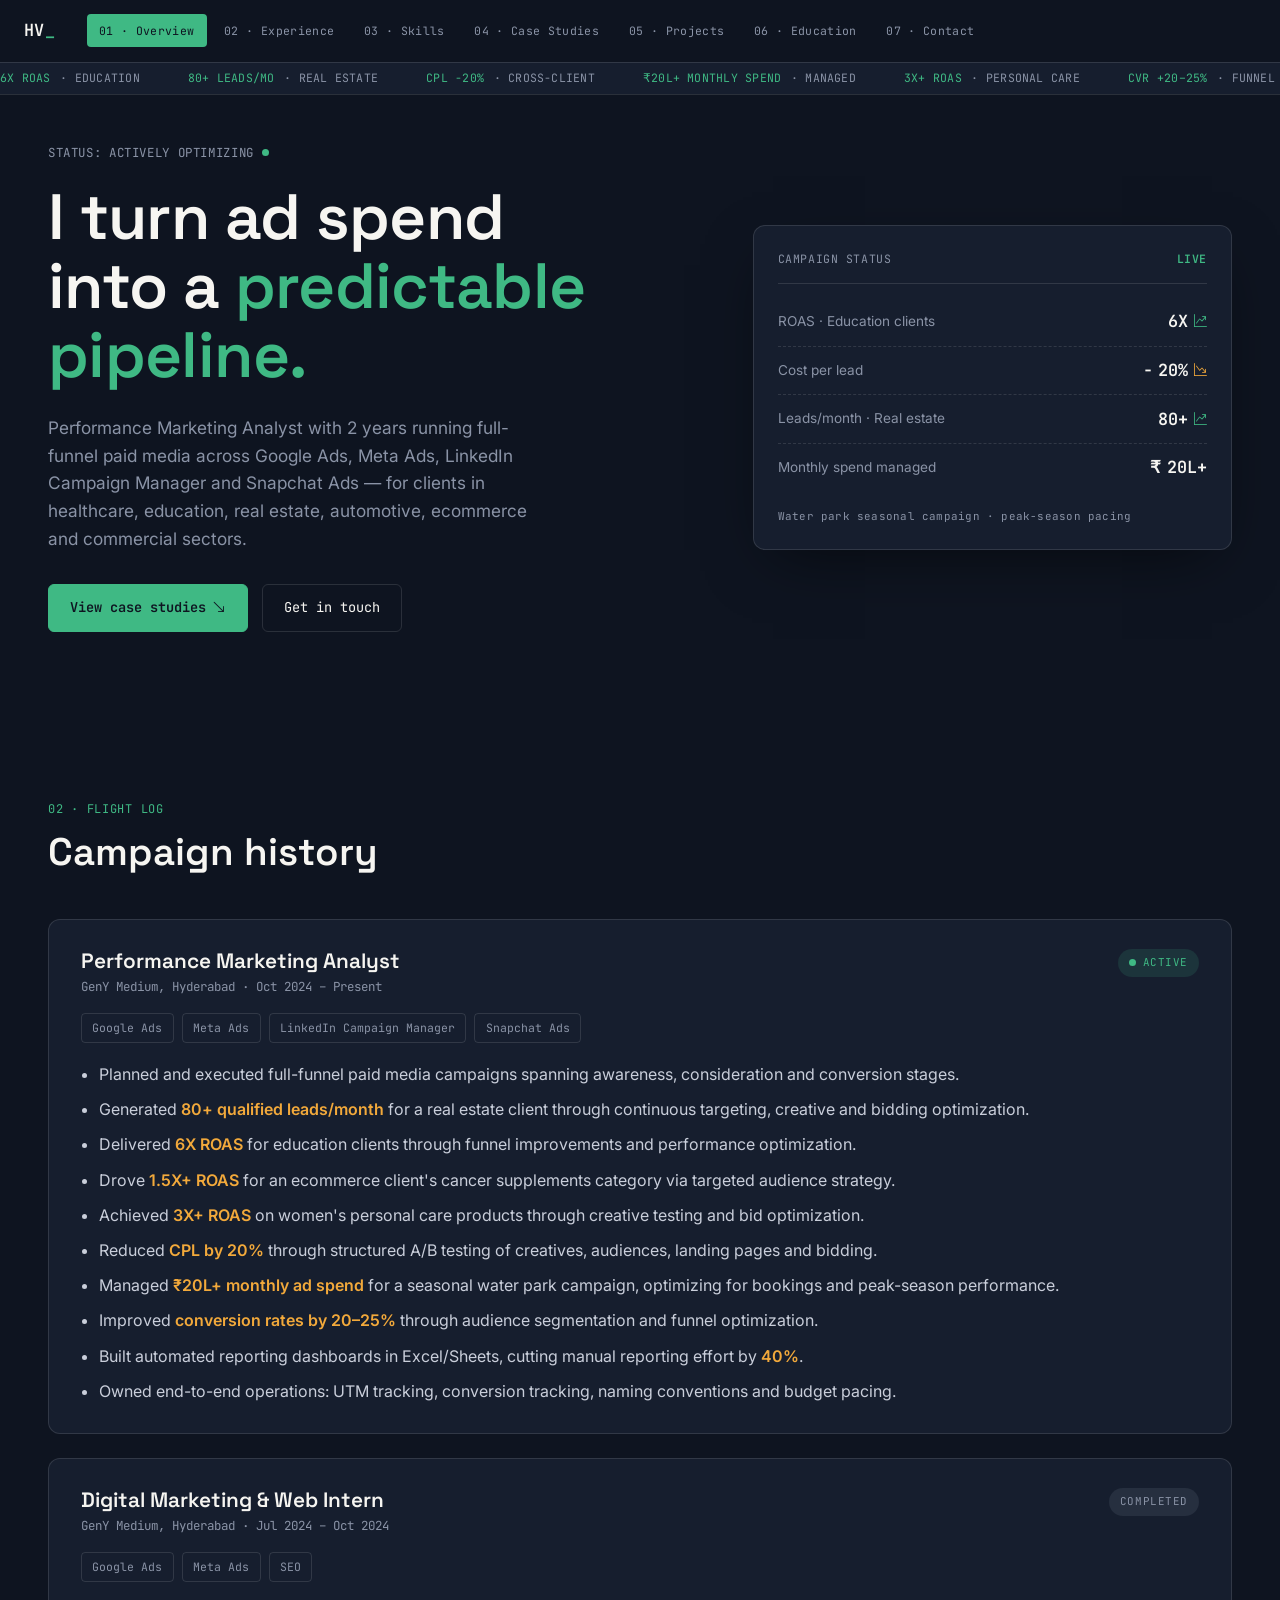
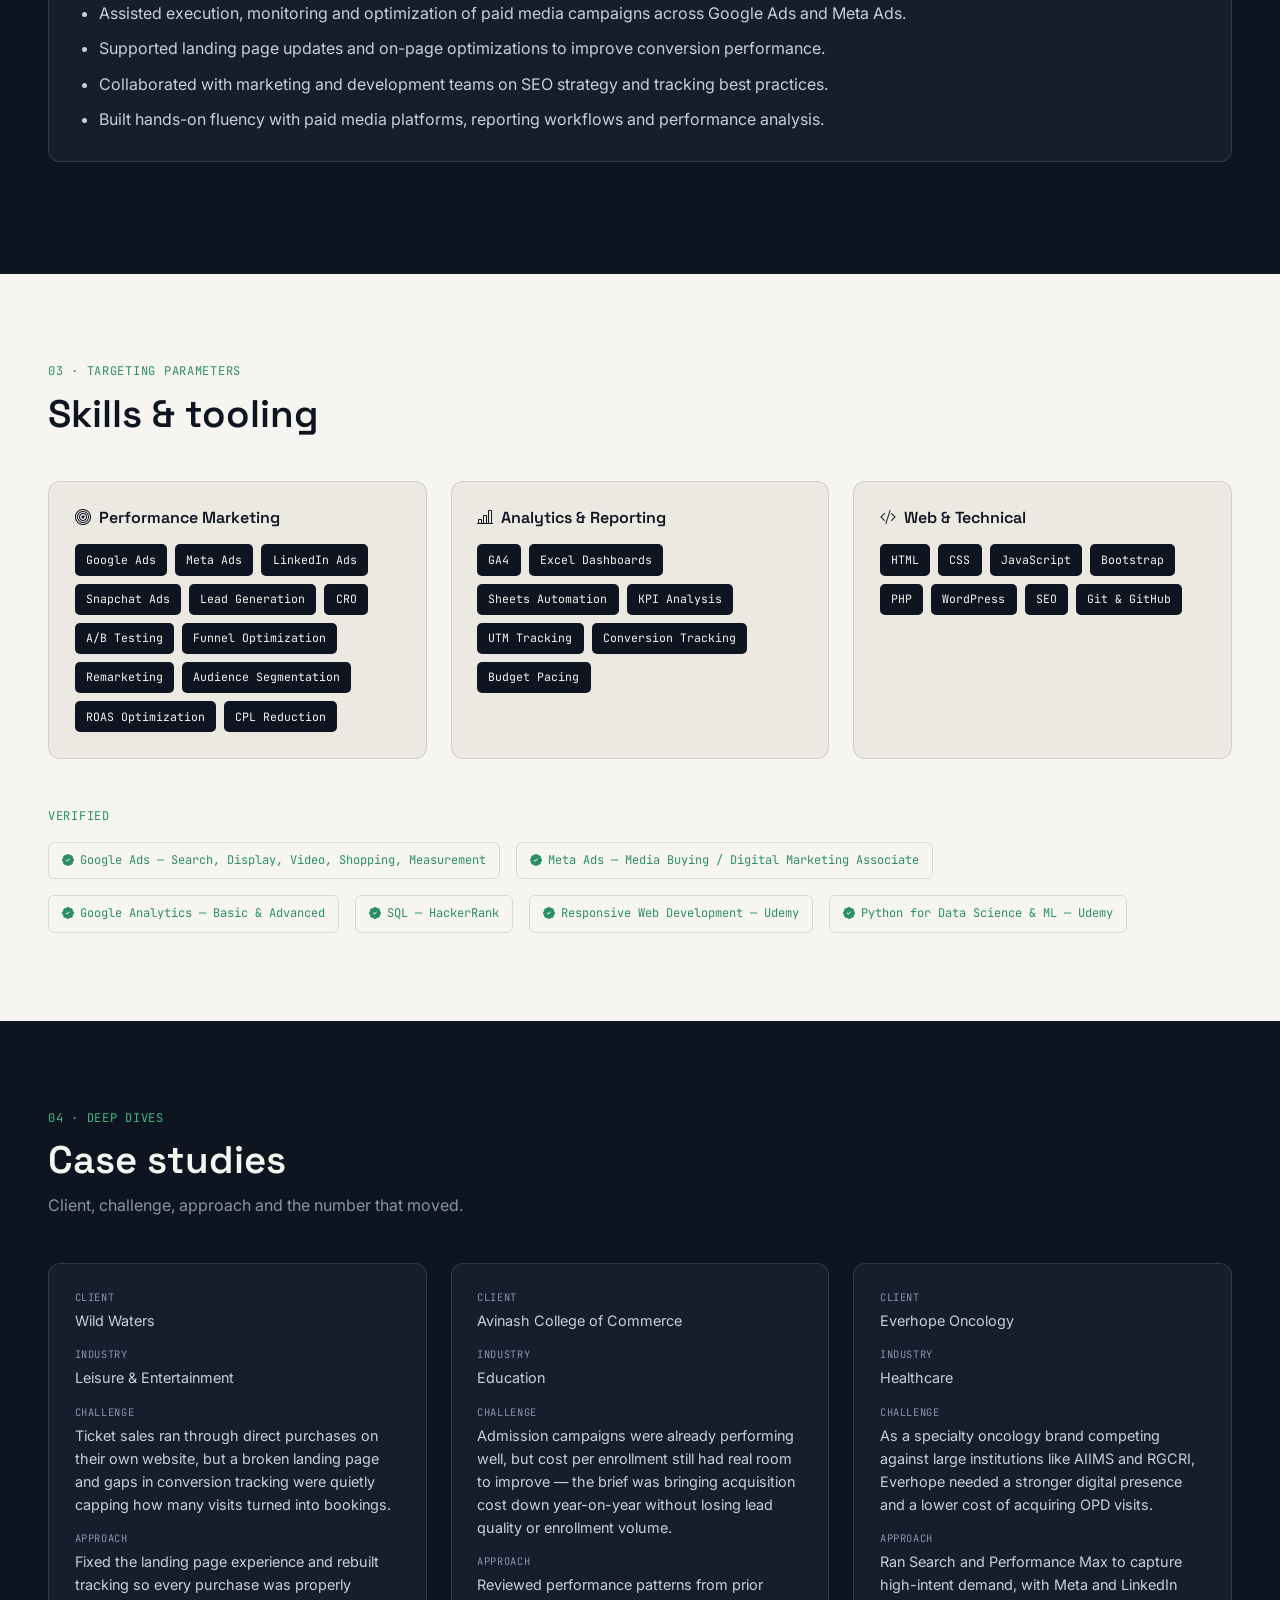
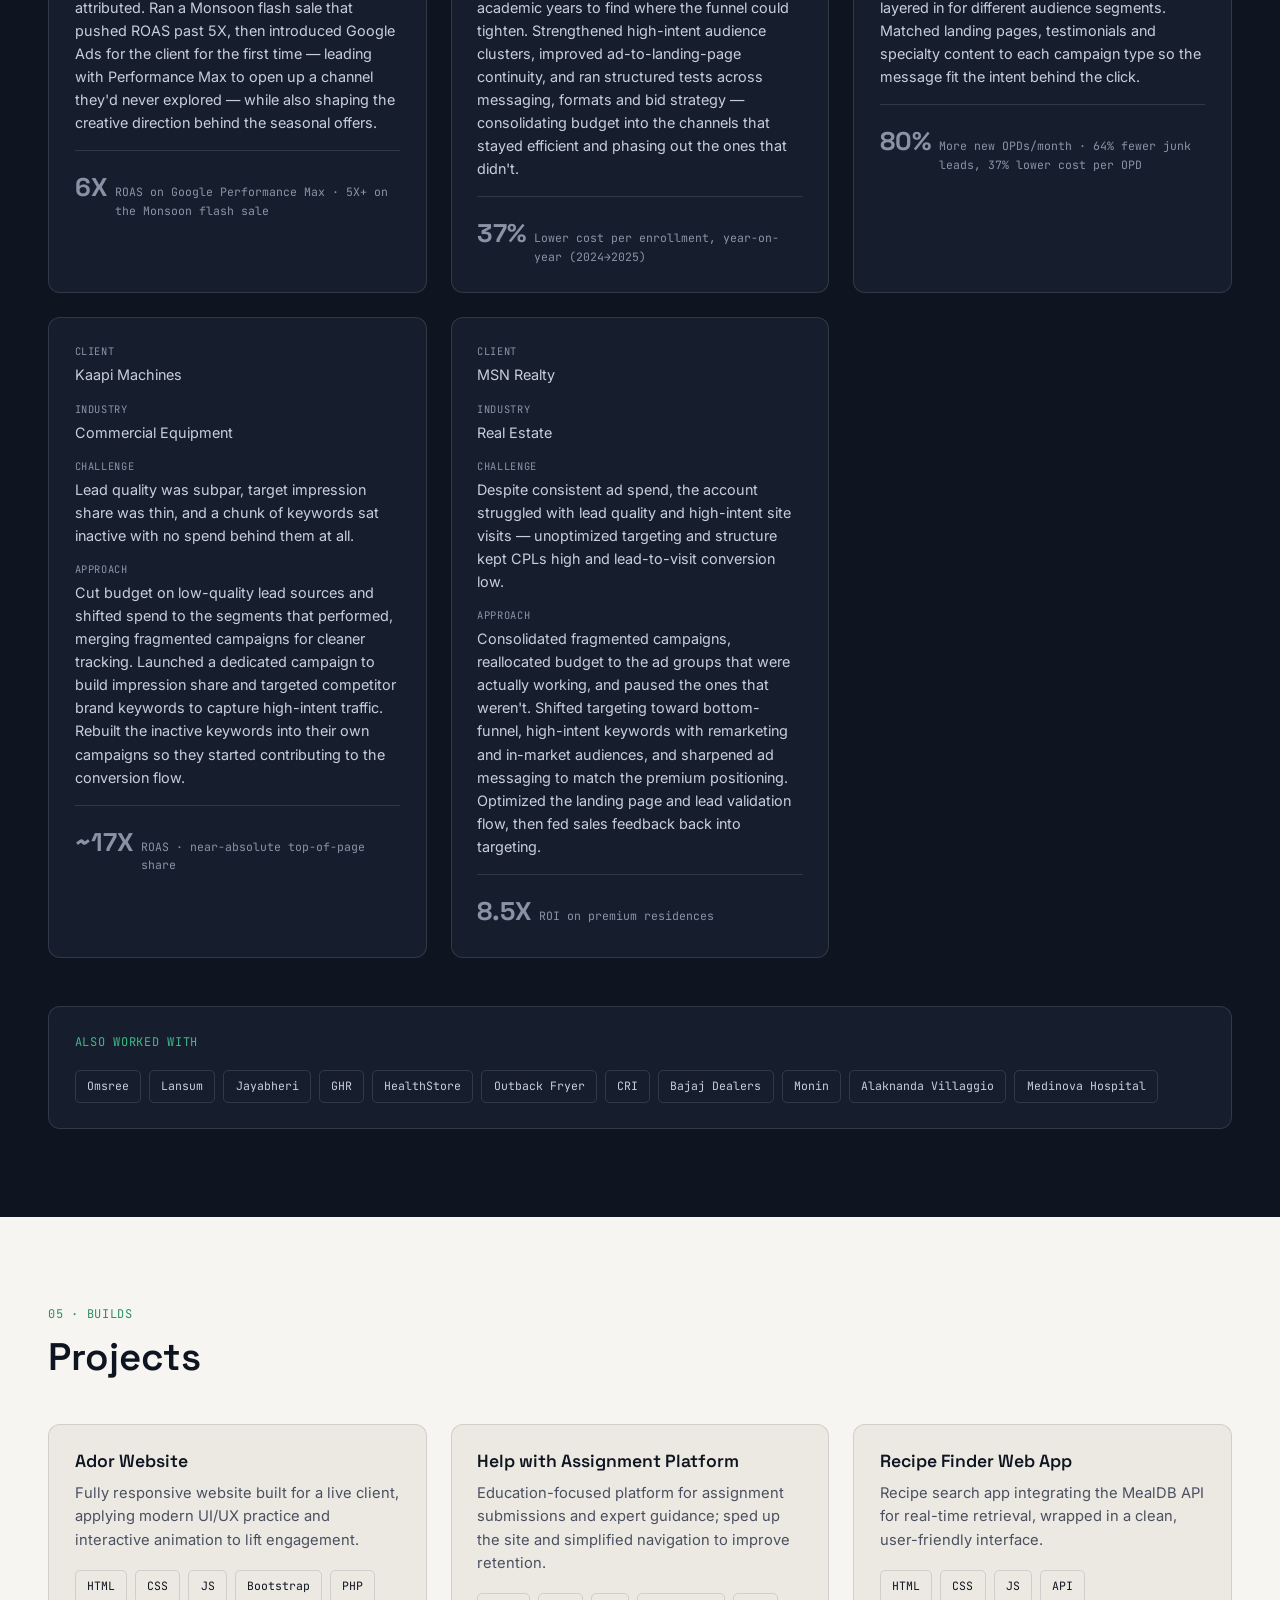
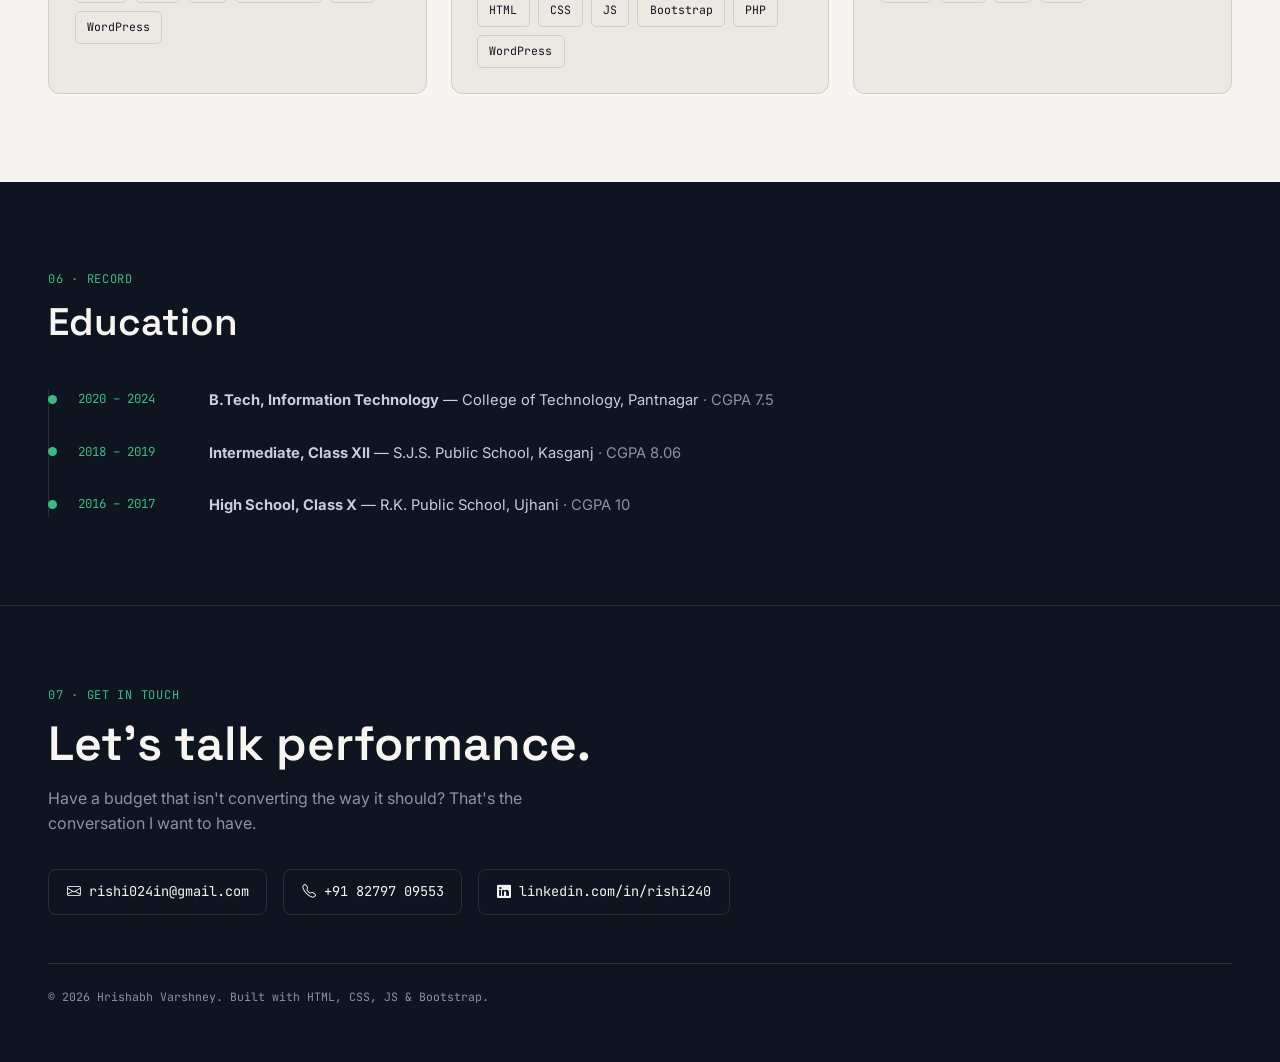
==== index.html @ 1b6e7066 "Add files via upload" ====
<!DOCTYPE html>
<html lang="en">
<head>
<meta charset="UTF-8">
<meta name="viewport" content="width=device-width, initial-scale=1.0">
<title>Hrishabh Varshney — Performance Marketing Analyst</title>
<meta name="description" content="Performance Marketing Analyst with 2+ years running full-funnel paid media across Google Ads, Meta Ads, LinkedIn and Snapchat — ROAS optimization, CPL reduction and lead generation for real estate, education, healthcare, ecommerce and D2C clients.">
<meta name="keywords" content="performance marketing analyst, Google Ads, Meta Ads, ROAS optimization, CPL reduction, paid media, lead generation, Hrishabh Varshney, Hyderabad">
<meta name="author" content="Hrishabh Varshney">
<meta name="robots" content="index, follow">
<meta name="theme-color" content="#0E1420">
<link rel="canonical" href="https://hrishabhvarshney.com/">

<!-- Open Graph / social preview -->
<meta property="og:type" content="website">
<meta property="og:title" content="Hrishabh Varshney — Performance Marketing Analyst">
<meta property="og:description" content="Full-funnel paid media across Google Ads, Meta Ads, LinkedIn and Snapchat — ROAS optimization, CPL reduction and lead generation across real estate, education, healthcare and ecommerce.">
<meta property="og:url" content="https://hrishabhvarshney.com/">
<meta property="og:locale" content="en_IN">
<meta name="twitter:card" content="summary">
<meta name="twitter:title" content="Hrishabh Varshney — Performance Marketing Analyst">
<meta name="twitter:description" content="Full-funnel paid media across Google Ads, Meta Ads, LinkedIn and Snapchat — ROAS optimization and CPL reduction for real estate, education, healthcare and ecommerce clients.">

<!-- Favicon (HV monogram, no external file needed) -->
<link rel="icon" href="data:image/svg+xml,%3Csvg xmlns='http://www.w3.org/2000/svg' viewBox='0 0 64 64'%3E%3Crect width='64' height='64' rx='12' fill='%230E1420'/%3E%3Ctext x='32' y='42' font-family='monospace' font-size='26' font-weight='700' fill='%233FB984' text-anchor='middle'%3EHV%3C/text%3E%3C/svg%3E">

<!-- Bootstrap 5 (grid + utilities only — visual system is custom) -->
<link href="https://cdn.jsdelivr.net/npm/bootstrap@5.3.3/dist/css/bootstrap.min.css" rel="stylesheet">
<link rel="stylesheet" href="https://cdn.jsdelivr.net/npm/bootstrap-icons@1.11.3/font/bootstrap-icons.min.css">

<!-- Type system -->
<link rel="preconnect" href="https://fonts.googleapis.com">
<link href="https://fonts.googleapis.com/css2?family=Space+Grotesk:wght@400;500;600;700&family=Inter:wght@400;500;600&family=JetBrains+Mono:wght@400;500;600&display=swap" rel="stylesheet">

<link rel="stylesheet" href="style.css">

<!-- Structured data for search engines -->
<script type="application/ld+json">
{
  "@context": "https://schema.org",
  "@type": "Person",
  "name": "Hrishabh Varshney",
  "jobTitle": "Performance Marketing Analyst",
  "email": "mailto:rishi024in@gmail.com",
  "telephone": "+91-82797-09553",
  "url": "https://hrishabhvarshney.com/",
  "sameAs": ["https://linkedin.com/in/rishi240"],
  "worksFor": { "@type": "Organization", "name": "GenY Medium" },
  "address": { "@type": "PostalAddress", "addressLocality": "Hyderabad", "addressCountry": "IN" }
}
</script>
</head>
<body>

<!-- ============ LIVE CAMPAIGN CONSOLE (fixed top bar) ============ -->
<header class="console" id="top">
  <div class="console-nav-row">
    <a href="#top" class="brand">HV<span class="brand-blink">_</span></a>
    <nav class="tabs" id="tabs" aria-label="Primary">
      <a href="#overview" class="tab active" data-tab>01 · Overview</a>
      <a href="#experience" class="tab" data-tab>02 · Experience</a>
      <a href="#skills" class="tab" data-tab>03 · Skills</a>
      <a href="#case-studies" class="tab" data-tab>04 · Case Studies</a>
      <a href="#projects" class="tab" data-tab>05 · Projects</a>
      <a href="#education" class="tab" data-tab>06 · Education</a>
      <a href="#contact" class="tab" data-tab>07 · Contact</a>
    </nav>
  </div>
  <div class="ticker-wrap" aria-hidden="true">
    <div class="ticker" id="ticker">
      <span>6X ROAS <em>· EDUCATION</em></span>
      <span>80+ LEADS/MO <em>· REAL ESTATE</em></span>
      <span>CPL −20% <em>· CROSS-CLIENT</em></span>
      <span>₹20L+ MONTHLY SPEND <em>· MANAGED</em></span>
      <span>3X+ ROAS <em>· PERSONAL CARE</em></span>
      <span>CVR +20–25% <em>· FUNNEL OPT.</em></span>
      <span>1.5X+ ROAS <em>· HEALTH SUPPLEMENTS</em></span>
      <span>REPORTING EFFORT −40% <em>· AUTOMATION</em></span>
    </div>
  </div>
</header>

<main>

<!-- ============ 01 OVERVIEW / HERO ============ -->
<section id="overview" class="hero">
  <div class="container-fluid px-4 px-lg-5">
    <div class="row align-items-center gy-5 pt-5">
      <div class="col-lg-7">
        <p class="eyebrow" data-reveal>STATUS: ACTIVELY OPTIMIZING <span class="dot-live"></span></p>
        <h1 class="hero-title" data-reveal>
          I turn ad spend<br> into a <span class="hl">predictable pipeline.</span>
        </h1>
        <p class="hero-sub" data-reveal>
          Performance Marketing Analyst with 2 years running full-funnel paid media across
          Google Ads, Meta Ads, LinkedIn Campaign Manager and Snapchat Ads — for clients in
          healthcare, education, real estate, automotive, ecommerce and commercial sectors.
        </p>
        <div class="hero-cta" data-reveal>
          <a href="#case-studies" class="btn-console btn-console-primary">View case studies <i class="bi bi-arrow-down-right"></i></a>
          <a href="#contact" class="btn-console">Get in touch</a>
        </div>
      </div>

      <div class="col-lg-5">
        <div class="status-card" data-reveal>
          <div class="status-card-head">
            <span>CAMPAIGN STATUS</span>
            <span class="status-live">LIVE</span>
          </div>
          <ul class="metric-list">
            <li>
              <span class="metric-label">ROAS · Education clients</span>
              <span class="metric-value"><span class="count" data-target="6" data-suffix="X">0X</span> <i class="bi bi-graph-up-arrow up"></i></span>
            </li>
            <li>
              <span class="metric-label">Cost per lead</span>
              <span class="metric-value">−<span class="count" data-target="20" data-suffix="%">0%</span> <i class="bi bi-graph-down-arrow down"></i></span>
            </li>
            <li>
              <span class="metric-label">Leads/month · Real estate</span>
              <span class="metric-value"><span class="count" data-target="80" data-suffix="+">0+</span> <i class="bi bi-graph-up-arrow up"></i></span>
            </li>
            <li>
              <span class="metric-label">Monthly spend managed</span>
              <span class="metric-value">₹<span class="count" data-target="20" data-suffix="L+">0L+</span></span>
            </li>
          </ul>
          <div class="status-card-foot">Water park seasonal campaign · peak-season pacing</div>
        </div>
      </div>
    </div>
  </div>
</section>

<!-- ============ 02 EXPERIENCE ============ -->
<section id="experience" class="section section-dark">
  <div class="container-fluid px-4 px-lg-5">
    <div class="section-head" data-reveal>
      <p class="section-kicker">02 · FLIGHT LOG</p>
      <h2 class="section-title">Campaign history</h2>
    </div>

    <!-- Campaign row 1 -->
    <article class="campaign-card" data-reveal>
      <div class="campaign-card-top">
        <div>
          <h3>Performance Marketing Analyst</h3>
          <p class="campaign-meta">GenY Medium, Hyderabad · Oct 2024 – Present</p>
        </div>
        <span class="pill pill-live"><span class="dot-live"></span> ACTIVE</span>
      </div>
      <div class="platform-row">
        <span class="platform-pill">Google Ads</span>
        <span class="platform-pill">Meta Ads</span>
        <span class="platform-pill">LinkedIn Campaign Manager</span>
        <span class="platform-pill">Snapchat Ads</span>
      </div>
      <ul class="bullet-list">
        <li>Planned and executed full-funnel paid media campaigns spanning awareness, consideration and conversion stages.</li>
        <li>Generated <strong class="metric">80+ qualified leads/month</strong> for a real estate client through continuous targeting, creative and bidding optimization.</li>
        <li>Delivered <strong class="metric">6X ROAS</strong> for education clients through funnel improvements and performance optimization.</li>
        <li>Drove <strong class="metric">1.5X+ ROAS</strong> for an ecommerce client's cancer supplements category via targeted audience strategy.</li>
        <li>Achieved <strong class="metric">3X+ ROAS</strong> on women's personal care products through creative testing and bid optimization.</li>
        <li>Reduced <strong class="metric">CPL by 20%</strong> through structured A/B testing of creatives, audiences, landing pages and bidding.</li>
        <li>Managed <strong class="metric">₹20L+ monthly ad spend</strong> for a seasonal water park campaign, optimizing for bookings and peak-season performance.</li>
        <li>Improved <strong class="metric">conversion rates by 20–25%</strong> through audience segmentation and funnel optimization.</li>
        <li>Built automated reporting dashboards in Excel/Sheets, cutting manual reporting effort by <strong class="metric">40%</strong>.</li>
        <li>Owned end-to-end operations: UTM tracking, conversion tracking, naming conventions and budget pacing.</li>
      </ul>
    </article>

    <!-- Campaign row 2 -->
    <article class="campaign-card" data-reveal>
      <div class="campaign-card-top">
        <div>
          <h3>Digital Marketing &amp; Web Intern</h3>
          <p class="campaign-meta">GenY Medium, Hyderabad · Jul 2024 – Oct 2024</p>
        </div>
        <span class="pill pill-done">COMPLETED</span>
      </div>
      <div class="platform-row">
        <span class="platform-pill">Google Ads</span>
        <span class="platform-pill">Meta Ads</span>
        <span class="platform-pill">SEO</span>
      </div>
      <ul class="bullet-list">
        <li>Assisted execution, monitoring and optimization of paid media campaigns across Google Ads and Meta Ads.</li>
        <li>Supported landing page updates and on-page optimizations to improve conversion performance.</li>
        <li>Collaborated with marketing and development teams on SEO strategy and tracking best practices.</li>
        <li>Built hands-on fluency with paid media platforms, reporting workflows and performance analysis.</li>
      </ul>
    </article>
  </div>
</section>

<!-- ============ 03 SKILLS ============ -->
<section id="skills" class="section">
  <div class="container-fluid px-4 px-lg-5">
    <div class="section-head" data-reveal>
      <p class="section-kicker">03 · TARGETING PARAMETERS</p>
      <h2 class="section-title">Skills &amp; tooling</h2>
    </div>

    <div class="row g-4">
      <div class="col-md-4" data-reveal>
        <div class="skill-group">
          <h3><i class="bi bi-bullseye"></i> Performance Marketing</h3>
          <div class="chip-wrap">
            <span class="chip">Google Ads</span><span class="chip">Meta Ads</span><span class="chip">LinkedIn Ads</span>
            <span class="chip">Snapchat Ads</span><span class="chip">Lead Generation</span><span class="chip">CRO</span>
            <span class="chip">A/B Testing</span><span class="chip">Funnel Optimization</span><span class="chip">Remarketing</span>
            <span class="chip">Audience Segmentation</span><span class="chip">ROAS Optimization</span><span class="chip">CPL Reduction</span>
          </div>
        </div>
      </div>
      <div class="col-md-4" data-reveal>
        <div class="skill-group">
          <h3><i class="bi bi-bar-chart-line"></i> Analytics &amp; Reporting</h3>
          <div class="chip-wrap">
            <span class="chip">GA4</span><span class="chip">Excel Dashboards</span><span class="chip">Sheets Automation</span>
            <span class="chip">KPI Analysis</span><span class="chip">UTM Tracking</span><span class="chip">Conversion Tracking</span>
            <span class="chip">Budget Pacing</span>
          </div>
        </div>
      </div>
      <div class="col-md-4" data-reveal>
        <div class="skill-group">
          <h3><i class="bi bi-code-slash"></i> Web &amp; Technical</h3>
          <div class="chip-wrap">
            <span class="chip">HTML</span><span class="chip">CSS</span><span class="chip">JavaScript</span>
            <span class="chip">Bootstrap</span><span class="chip">PHP</span><span class="chip">WordPress</span>
            <span class="chip">SEO</span><span class="chip">Git &amp; GitHub</span>
          </div>
        </div>
      </div>
    </div>

    <div class="cert-row" data-reveal>
      <p class="section-kicker" style="margin-top:3rem;">VERIFIED</p>
      <div class="d-flex flex-wrap gap-3 mt-3">
        <span class="cert-badge"><i class="bi bi-patch-check-fill"></i> Google Ads — Search, Display, Video, Shopping, Measurement</span>
        <span class="cert-badge"><i class="bi bi-patch-check-fill"></i> Meta Ads — Media Buying / Digital Marketing Associate</span>
        <span class="cert-badge"><i class="bi bi-patch-check-fill"></i> Google Analytics — Basic &amp; Advanced</span>
        <span class="cert-badge"><i class="bi bi-patch-check-fill"></i> SQL — HackerRank</span>
        <span class="cert-badge"><i class="bi bi-patch-check-fill"></i> Responsive Web Development — Udemy</span>
        <span class="cert-badge"><i class="bi bi-patch-check-fill"></i> Python for Data Science &amp; ML — Udemy</span>
      </div>
    </div>
  </div>
</section>

<!-- ============ 04 CASE STUDIES ============ -->
<section id="case-studies" class="section section-dark">
  <div class="container-fluid px-4 px-lg-5">
    <div class="section-head" data-reveal>
      <p class="section-kicker">04 · DEEP DIVES</p>
      <h2 class="section-title">Case studies</h2>
      <p class="section-sub">Client, challenge, approach and the number that moved.</p>
    </div>

    <!--
      ============================================================
      CASE STUDY GRID
      To add another one later: duplicate a <div class="col-md-6 col-lg-4"> ...
      </div> block below and fill in CLIENT / INDUSTRY / CHALLENGE / APPROACH.
      Add class "cs-draft" plus a <span class="cs-ribbon">DRAFT</span> if it
      isn't ready to publish yet.
      ============================================================
    -->
    <div class="row g-4" id="case-study-grid">

      <!-- CASE STUDY CARD — Wild Waters -->
      <div class="col-md-6 col-lg-4" data-reveal>
        <div class="cs-card">
          <p class="cs-field"><span>CLIENT</span>Wild Waters</p>
          <p class="cs-field"><span>INDUSTRY</span>Leisure &amp; Entertainment</p>
          <p class="cs-field"><span>CHALLENGE</span>Ticket sales ran through direct purchases on their own website, but a broken landing page and gaps in conversion tracking were quietly capping how many visits turned into bookings.</p>
          <p class="cs-field"><span>APPROACH</span>Fixed the landing page experience and rebuilt tracking so every purchase was properly attributed. Ran a Monsoon flash sale that pushed ROAS past 5X, then introduced Google Ads for the client for the first time &mdash; leading with Performance Max to open up a channel they'd never explored &mdash; while also shaping the creative direction behind the seasonal offers.</p>
          <div class="cs-result">
            <span class="cs-result-num">6X</span>
            <span class="cs-result-label">ROAS on Google Performance Max &middot; 5X+ on the Monsoon flash sale</span>
          </div>
        </div>
      </div>

      <!-- CASE STUDY CARD — Avinash College of Commerce -->
      <div class="col-md-6 col-lg-4" data-reveal>
        <div class="cs-card">
          <p class="cs-field"><span>CLIENT</span>Avinash College of Commerce</p>
          <p class="cs-field"><span>INDUSTRY</span>Education</p>
          <p class="cs-field"><span>CHALLENGE</span>Admission campaigns were already performing well, but cost per enrollment still had real room to improve &mdash; the brief was bringing acquisition cost down year-on-year without losing lead quality or enrollment volume.</p>
          <p class="cs-field"><span>APPROACH</span>Reviewed performance patterns from prior academic years to find where the funnel could tighten. Strengthened high-intent audience clusters, improved ad-to-landing-page continuity, and ran structured tests across messaging, formats and bid strategy &mdash; consolidating budget into the channels that stayed efficient and phasing out the ones that didn't.</p>
          <div class="cs-result">
            <span class="cs-result-num">37%</span>
            <span class="cs-result-label">Lower cost per enrollment, year-on-year (2024&rarr;2025)</span>
          </div>
        </div>
      </div>

      <!-- CASE STUDY CARD — Everhope Oncology -->
      <div class="col-md-6 col-lg-4" data-reveal>
        <div class="cs-card">
          <p class="cs-field"><span>CLIENT</span>Everhope Oncology</p>
          <p class="cs-field"><span>INDUSTRY</span>Healthcare</p>
          <p class="cs-field"><span>CHALLENGE</span>As a specialty oncology brand competing against large institutions like AIIMS and RGCRI, Everhope needed a stronger digital presence and a lower cost of acquiring OPD visits.</p>
          <p class="cs-field"><span>APPROACH</span>Ran Search and Performance Max to capture high-intent demand, with Meta and LinkedIn layered in for different audience segments. Matched landing pages, testimonials and specialty content to each campaign type so the message fit the intent behind the click.</p>
          <div class="cs-result">
            <span class="cs-result-num">80%</span>
            <span class="cs-result-label">More new OPDs/month &middot; 64% fewer junk leads, 37% lower cost per OPD</span>
          </div>
        </div>
      </div>

      <!-- CASE STUDY CARD — Kaapi Machines -->
      <div class="col-md-6 col-lg-4" data-reveal>
        <div class="cs-card">
          <p class="cs-field"><span>CLIENT</span>Kaapi Machines</p>
          <p class="cs-field"><span>INDUSTRY</span>Commercial Equipment</p>
          <p class="cs-field"><span>CHALLENGE</span>Lead quality was subpar, target impression share was thin, and a chunk of keywords sat inactive with no spend behind them at all.</p>
          <p class="cs-field"><span>APPROACH</span>Cut budget on low-quality lead sources and shifted spend to the segments that performed, merging fragmented campaigns for cleaner tracking. Launched a dedicated campaign to build impression share and targeted competitor brand keywords to capture high-intent traffic. Rebuilt the inactive keywords into their own campaigns so they started contributing to the conversion flow.</p>
          <div class="cs-result">
            <span class="cs-result-num">~17X</span>
            <span class="cs-result-label">ROAS &middot; near-absolute top-of-page share</span>
          </div>
        </div>
      </div>

      <!-- CASE STUDY CARD — MSN Realty -->
      <div class="col-md-6 col-lg-4" data-reveal>
        <div class="cs-card">
          <p class="cs-field"><span>CLIENT</span>MSN Realty</p>
          <p class="cs-field"><span>INDUSTRY</span>Real Estate</p>
          <p class="cs-field"><span>CHALLENGE</span>Despite consistent ad spend, the account struggled with lead quality and high-intent site visits &mdash; unoptimized targeting and structure kept CPLs high and lead-to-visit conversion low.</p>
          <p class="cs-field"><span>APPROACH</span>Consolidated fragmented campaigns, reallocated budget to the ad groups that were actually working, and paused the ones that weren't. Shifted targeting toward bottom-funnel, high-intent keywords with remarketing and in-market audiences, and sharpened ad messaging to match the premium positioning. Optimized the landing page and lead validation flow, then fed sales feedback back into targeting.</p>
          <div class="cs-result">
            <span class="cs-result-num">8.5X</span>
            <span class="cs-result-label">ROI on premium residences</span>
          </div>
        </div>
      </div>

    </div>

    <!-- ALSO WORKED WITH box -->
    <div class="also-worked" data-reveal>
      <p class="section-kicker">ALSO WORKED WITH</p>
      <div class="chip-wrap">
        <span class="chip">Omsree</span>
        <span class="chip">Lansum</span>
        <span class="chip">Jayabheri</span>
        <span class="chip">GHR</span>
        <span class="chip">HealthStore</span>
        <span class="chip">Outback Fryer</span>
        <span class="chip">CRI</span>
        <span class="chip">Bajaj Dealers</span>
        <span class="chip">Monin</span>
        <span class="chip">Alaknanda Villaggio</span>
        <span class="chip">Medinova Hospital</span>
      </div>
    </div>
  </div>
</section>

<!-- ============ 05 PROJECTS ============ -->
<section id="projects" class="section">
  <div class="container-fluid px-4 px-lg-5">
    <div class="section-head" data-reveal>
      <p class="section-kicker">05 · BUILDS</p>
      <h2 class="section-title">Projects</h2>
    </div>

    <div class="row g-4">
      <div class="col-md-4" data-reveal>
        <div class="project-card">
          <h3>Ador Website</h3>
          <p>Fully responsive website built for a live client, applying modern UI/UX practice and interactive animation to lift engagement.</p>
          <div class="chip-wrap">
            <span class="chip chip-mono">HTML</span><span class="chip chip-mono">CSS</span><span class="chip chip-mono">JS</span>
            <span class="chip chip-mono">Bootstrap</span><span class="chip chip-mono">PHP</span><span class="chip chip-mono">WordPress</span>
          </div>
        </div>
      </div>
      <div class="col-md-4" data-reveal>
        <div class="project-card">
          <h3>Help with Assignment Platform</h3>
          <p>Education-focused platform for assignment submissions and expert guidance; sped up the site and simplified navigation to improve retention.</p>
          <div class="chip-wrap">
            <span class="chip chip-mono">HTML</span><span class="chip chip-mono">CSS</span><span class="chip chip-mono">JS</span>
            <span class="chip chip-mono">Bootstrap</span><span class="chip chip-mono">PHP</span><span class="chip chip-mono">WordPress</span>
          </div>
        </div>
      </div>
      <div class="col-md-4" data-reveal>
        <div class="project-card">
          <h3>Recipe Finder Web App</h3>
          <p>Recipe search app integrating the MealDB API for real-time retrieval, wrapped in a clean, user-friendly interface.</p>
          <div class="chip-wrap">
            <span class="chip chip-mono">HTML</span><span class="chip chip-mono">CSS</span><span class="chip chip-mono">JS</span><span class="chip chip-mono">API</span>
          </div>
        </div>
      </div>
    </div>
  </div>
</section>

<!-- ============ 06 EDUCATION ============ -->
<section id="education" class="section section-dark">
  <div class="container-fluid px-4 px-lg-5">
    <div class="section-head" data-reveal>
      <p class="section-kicker">06 · RECORD</p>
      <h2 class="section-title">Education</h2>
    </div>

    <div class="edu-line" data-reveal>
      <div class="edu-item">
        <span class="edu-year">2020 – 2024</span>
        <span class="edu-body"><strong>B.Tech, Information Technology</strong> — College of Technology, Pantnagar <em>· CGPA 7.5</em></span>
      </div>
      <div class="edu-item">
        <span class="edu-year">2018 – 2019</span>
        <span class="edu-body"><strong>Intermediate, Class XII</strong> — S.J.S. Public School, Kasganj <em>· CGPA 8.06</em></span>
      </div>
      <div class="edu-item">
        <span class="edu-year">2016 – 2017</span>
        <span class="edu-body"><strong>High School, Class X</strong> — R.K. Public School, Ujhani <em>· CGPA 10</em></span>
      </div>
    </div>
  </div>
</section>

</main>

<!-- ============ 07 CONTACT / FOOTER ============ -->
<footer id="contact" class="footer">
  <div class="container-fluid px-4 px-lg-5">
    <p class="section-kicker">07 · GET IN TOUCH</p>
    <h2 class="footer-title">Let's talk performance.</h2>
    <p class="footer-sub">Have a budget that isn't converting the way it should? That's the conversation I want to have.</p>
    <div class="footer-links">
      <a href="mailto:rishi024in@gmail.com"><i class="bi bi-envelope"></i> rishi024in@gmail.com</a>
      <a href="tel:+918279709553"><i class="bi bi-telephone"></i> +91 82797 09553</a>
      <a href="https://linkedin.com/in/rishi240" target="_blank" rel="noopener"><i class="bi bi-linkedin"></i> linkedin.com/in/rishi240</a>
    </div>
    <p class="footer-copy">© 2026 Hrishabh Varshney. Built with HTML, CSS, JS &amp; Bootstrap.</p>
  </div>
</footer>

<script src="https://cdn.jsdelivr.net/npm/bootstrap@5.3.3/dist/js/bootstrap.bundle.min.js"></script>
<script src="script.js"></script>
</body>
</html>
---- style.css ----
/* ===========================================================
   TOKENS
=========================================================== */
:root{
  --ink:       #0E1420;
  --ink-2:     #161E2E;
  --ink-line:  rgba(246,245,241,0.12);
  --paper:     #F6F5F1;
  --paper-2:   #ECE9E2;
  --paper-line:rgba(14,20,32,0.12);
  --signal:    #3FB984;
  --amber:     #F2A93B;
  --slate:     #8A93A6;
  --white:     #F6F5F1;

  --font-display: 'Space Grotesk', sans-serif;
  --font-body:    'Inter', sans-serif;
  --font-mono:    'JetBrains Mono', monospace;
}

*{ box-sizing: border-box; }

html{ scroll-behavior: smooth; scroll-padding-top: 92px; }

html, body{ overflow-x: hidden; max-width: 100%; }

body{
  background: var(--paper);
  color: var(--ink);
  font-family: var(--font-body);
  font-size: 16px;
  line-height: 1.6;
  margin:0;
}

h1,h2,h3{ font-family: var(--font-display); margin:0; }

a{ color: inherit; text-decoration: none; }

::selection{ background: var(--amber); color: var(--ink); }

:focus-visible{ outline: 2px solid var(--amber); outline-offset: 3px; }

/* ===========================================================
   CONSOLE HEADER
=========================================================== */
.console{
  position: sticky;
  top: 0;
  z-index: 100;
  background: var(--ink);
  border-bottom: 1px solid var(--ink-line);
}

.console-nav-row{
  display:flex;
  align-items:center;
  gap: 2rem;
  padding: 0.9rem 1.5rem;
  max-width: 1600px;
  margin: 0 auto;
}

.brand{
  font-family: var(--font-mono);
  font-weight:600;
  color: var(--white);
  font-size: 1.05rem;
  letter-spacing: 0.02em;
  flex-shrink:0;
}
.brand-blink{
  color: var(--signal);
  animation: blink 1.1s steps(1) infinite;
}
@keyframes blink{ 50%{ opacity:0; } }

.tabs{
  display:flex;
  gap: 0.35rem;
  overflow-x: auto;
  scrollbar-width: none;
}
.tabs::-webkit-scrollbar{ display:none; }

.tab{
  font-family: var(--font-mono);
  font-size: 0.72rem;
  letter-spacing: 0.03em;
  color: var(--slate);
  white-space: nowrap;
  padding: 0.45rem 0.75rem;
  border-radius: 4px;
  transition: color .15s ease, background .15s ease;
}
.tab:hover{ color: var(--white); background: rgba(255,255,255,0.05); }
.tab.active{ color: var(--ink); background: var(--signal); }

.ticker-wrap{
  overflow: hidden;
  border-top: 1px solid var(--ink-line);
  background: var(--ink-2);
}
.ticker{
  display:flex;
  gap: 3rem;
  white-space: nowrap;
  padding: 0.4rem 0;
  width: max-content;
  animation: ticker-scroll 28s linear infinite;
  font-family: var(--font-mono);
  font-size: 0.72rem;
  color: var(--signal);
  letter-spacing: 0.02em;
}
.ticker em{ color: var(--slate); font-style:normal; margin-left:0.15rem; }
@keyframes ticker-scroll{
  from{ transform: translateX(0); }
  to{ transform: translateX(-50%); }
}

/* ===========================================================
   HERO
=========================================================== */
.hero{
  background: var(--ink);
  color: var(--white);
  padding-bottom: 5rem;
  overflow:hidden;
}

.eyebrow{
  font-family: var(--font-mono);
  font-size: 0.78rem;
  letter-spacing: 0.05em;
  color: var(--slate);
  display:flex;
  align-items:center;
  gap:0.5rem;
  margin-bottom: 1.25rem;
}

.dot-live{
  width:7px; height:7px; border-radius:50%;
  background: var(--signal);
  display:inline-block;
  box-shadow: 0 0 0 0 rgba(63,185,132,0.6);
  animation: pulse 1.8s infinite;
}
@keyframes pulse{
  0%{ box-shadow: 0 0 0 0 rgba(63,185,132,0.55); }
  70%{ box-shadow: 0 0 0 8px rgba(63,185,132,0); }
  100%{ box-shadow: 0 0 0 0 rgba(63,185,132,0); }
}

.hero-title{
  font-size: clamp(2.3rem, 5vw, 4rem);
  font-weight: 600;
  line-height: 1.08;
  letter-spacing: -0.01em;
  margin-bottom: 1.5rem;
}
.hero-title .hl{ color: var(--signal); }

.hero-sub{
  font-size: 1.08rem;
  color: var(--slate);
  max-width: 46ch;
  margin-bottom: 2rem;
}

.hero-cta{ display:flex; gap: 0.9rem; flex-wrap: wrap; }

.btn-console{
  font-family: var(--font-mono);
  font-size: 0.85rem;
  padding: 0.75rem 1.3rem;
  border-radius: 6px;
  border: 1px solid var(--ink-line);
  color: var(--white);
  display:inline-flex;
  align-items:center;
  gap: 0.4rem;
  transition: all .15s ease;
}
.btn-console:hover{ border-color: var(--white); }
.btn-console-primary{
  background: var(--signal);
  color: var(--ink);
  border-color: var(--signal);
  font-weight:600;
}
.btn-console-primary:hover{ background: #58caa0; border-color:#58caa0; }

/* status card */
.status-card{
  background: var(--ink-2);
  border: 1px solid var(--ink-line);
  border-radius: 12px;
  padding: 1.5rem;
  box-shadow: 0 20px 60px -20px rgba(0,0,0,0.6);
}
.status-card-head{
  display:flex; justify-content:space-between; align-items:center;
  font-family: var(--font-mono);
  font-size: 0.72rem;
  letter-spacing: 0.05em;
  color: var(--slate);
  padding-bottom: 0.9rem;
  border-bottom: 1px solid var(--ink-line);
  margin-bottom: 0.9rem;
}
.status-live{
  color: var(--signal);
  font-weight:600;
}
.metric-list{ list-style:none; margin:0; padding:0; }
.metric-list li{
  display:flex; justify-content:space-between; align-items:center;
  padding: 0.65rem 0;
  border-bottom: 1px dashed var(--ink-line);
}
.metric-list li:last-child{ border-bottom:none; }
.metric-label{ font-size: 0.85rem; color: var(--slate); }
.metric-value{
  font-family: var(--font-mono);
  font-weight:600;
  font-size: 1.05rem;
  display:flex; align-items:center; gap:0.35rem;
}
.metric-value .up{ color: var(--signal); font-size: 0.8rem; }
.metric-value .down{ color: var(--amber); font-size: 0.8rem; }
.status-card-foot{
  margin-top: 1rem;
  font-family: var(--font-mono);
  font-size: 0.68rem;
  color: var(--slate);
  letter-spacing: 0.02em;
}

/* ===========================================================
   SECTIONS — SHARED
=========================================================== */
.section{ padding: 5.5rem 0; }
.section-dark{ background: var(--ink); color: var(--white); }

.section-head{ margin-bottom: 2.75rem; max-width: 60ch; }
.section-kicker{
  font-family: var(--font-mono);
  font-size: 0.75rem;
  letter-spacing: 0.06em;
  color: var(--signal);
  margin-bottom: 0.6rem;
}
.section-dark .section-kicker{ color: var(--signal); }
.section-title{
  font-size: clamp(1.7rem, 3vw, 2.4rem);
  font-weight: 600;
}
.section-sub{
  margin-top: 0.6rem;
  color: var(--slate);
}
.section:not(.section-dark) .section-sub{ color: #5B6273; }
.section:not(.section-dark) .section-kicker{ color: #2C8F63; }

/* ===========================================================
   EXPERIENCE — CAMPAIGN CARDS
=========================================================== */
.campaign-card{
  background: var(--ink-2);
  border: 1px solid var(--ink-line);
  border-radius: 12px;
  padding: 1.8rem 2rem;
  margin-bottom: 1.5rem;
}
.campaign-card-top{
  display:flex; justify-content:space-between; align-items:flex-start;
  gap: 1rem; flex-wrap: wrap;
  margin-bottom: 1rem;
}
.campaign-card h3{ font-size: 1.3rem; font-weight:600; margin-bottom:0.2rem; }
.campaign-meta{ font-family: var(--font-mono); font-size:0.78rem; color: var(--slate); margin:0; }

.pill{
  font-family: var(--font-mono);
  font-size: 0.68rem;
  letter-spacing:0.05em;
  padding: 0.35rem 0.7rem;
  border-radius: 20px;
  display:inline-flex; align-items:center; gap:0.4rem;
  white-space: nowrap;
}
.pill-live{ background: rgba(63,185,132,0.14); color: var(--signal); }
.pill-done{ background: rgba(138,147,166,0.14); color: var(--slate); }

.platform-row{ display:flex; flex-wrap:wrap; gap:0.5rem; margin-bottom:1.2rem; }
.platform-pill{
  font-family: var(--font-mono);
  font-size: 0.72rem;
  border: 1px solid var(--ink-line);
  color: var(--slate);
  padding: 0.3rem 0.65rem;
  border-radius: 4px;
}

.bullet-list{ margin:0; padding-left: 1.1rem; }
.bullet-list li{ margin-bottom: 0.6rem; color: #C9CEDA; }
.bullet-list li:last-child{ margin-bottom:0; }
strong.metric{ color: var(--amber); font-weight:600; }

/* ===========================================================
   SKILLS
=========================================================== */
.skill-group{
  background: var(--paper-2);
  border: 1px solid var(--paper-line);
  border-radius: 12px;
  padding: 1.6rem;
  height:100%;
}
.skill-group h3{
  font-size: 1rem;
  font-weight:600;
  display:flex; align-items:center; gap:0.5rem;
  margin-bottom: 1.1rem;
}
.chip-wrap{ display:flex; flex-wrap:wrap; gap:0.5rem; }
.chip{
  font-family: var(--font-mono);
  font-size: 0.72rem;
  background: var(--ink);
  color: var(--white);
  padding: 0.4rem 0.7rem;
  border-radius: 5px;
}
.chip-mono{ background: transparent; border:1px solid var(--paper-line); color: var(--ink); }

/* also-worked box (sits on a dark section) */
.also-worked{
  margin-top: 3rem;
  border: 1px solid var(--ink-line);
  border-radius: 12px;
  padding: 1.6rem;
  background: var(--ink-2);
}
.also-worked .section-kicker{ margin-bottom: 1.1rem; }
.also-worked .chip{
  background: transparent;
  border: 1px solid var(--ink-line);
  color: #C9CEDA;
}
.also-worked .chip:hover{ border-color: var(--signal); color: var(--signal); }

.cert-badge{
  font-family: var(--font-mono);
  font-size: 0.75rem;
  border: 1px solid var(--paper-line);
  border-radius: 6px;
  padding: 0.5rem 0.8rem;
  display:inline-flex; align-items:center; gap:0.4rem;
  color: #2C8F63;
}

/* ===========================================================
   CASE STUDIES
=========================================================== */
.cs-card{
  position:relative;
  height:100%;
  background: var(--ink-2);
  border: 1px solid var(--ink-line);
  border-radius: 12px;
  padding: 1.6rem;
  transition: border-color .15s ease, transform .15s ease;
}
.cs-card:hover{ border-color: var(--signal); transform: translateY(-3px); }
.cs-draft{ border-style: dashed; }
.cs-draft:hover{ border-color: var(--ink-line); transform:none; }
.cs-ribbon{
  position:absolute; top: -1px; right: 1.2rem;
  background: var(--amber);
  color: var(--ink);
  font-family: var(--font-mono);
  font-size: 0.65rem;
  font-weight:700;
  letter-spacing:0.05em;
  padding: 0.3rem 0.6rem;
  border-radius: 0 0 6px 6px;
}
.cs-field{ margin: 0 0 0.9rem; font-size: 0.9rem; color:#C9CEDA; }
.cs-field span{
  display:block;
  font-family: var(--font-mono);
  font-size: 0.65rem;
  letter-spacing:0.06em;
  color: var(--slate);
  margin-bottom: 0.2rem;
}
.cs-result{
  border-top: 1px solid var(--ink-line);
  padding-top: 1rem;
  margin-top: 1rem;
  display:flex; align-items:baseline; gap:0.5rem;
}
.cs-result-num{ font-family: var(--font-display); font-size: 1.6rem; font-weight:700; color: var(--slate); }
.cs-result-label{ font-family: var(--font-mono); font-size: 0.72rem; color: var(--slate); }

/* ===========================================================
   PROJECTS
=========================================================== */
.project-card{
  background: var(--paper-2);
  border: 1px solid var(--paper-line);
  border-radius: 12px;
  padding: 1.6rem;
  height:100%;
}
.project-card h3{ font-size: 1.1rem; font-weight:600; margin-bottom:0.6rem; }
.project-card p{ color:#4A5062; font-size:0.92rem; margin-bottom:1.1rem; }

/* ===========================================================
   EDUCATION
=========================================================== */
.edu-line{ border-left: 1px solid var(--ink-line); padding-left: 1.8rem; }
.edu-item{
  position:relative;
  padding-bottom: 1.8rem;
  display:flex; flex-wrap:wrap; gap: 0.3rem 1.2rem;
}
.edu-item:last-child{ padding-bottom:0; }
.edu-item::before{
  content:'';
  position:absolute; left:-1.86rem; top:0.35rem;
  width:9px; height:9px; border-radius:50%;
  background: var(--signal);
}
.edu-year{ font-family: var(--font-mono); font-size:0.78rem; color: var(--signal); min-width: 7rem; }
.edu-body{ color:#C9CEDA; font-size:0.92rem; }
.edu-body em{ color: var(--slate); font-style:normal; }

/* ===========================================================
   FOOTER
=========================================================== */
.footer{
  background: var(--ink);
  color: var(--white);
  padding: 5rem 0 2.5rem;
  border-top: 1px solid var(--ink-line);
}
.footer-title{
  font-size: clamp(2rem, 4vw, 3rem);
  font-weight:600;
  margin: 0.5rem 0 0.8rem;
}
.footer-sub{ color: var(--slate); max-width: 48ch; margin-bottom: 2rem; }
.footer-links{ display:flex; flex-wrap:wrap; gap: 1rem; margin-bottom: 3rem; }
.footer-links a{
  font-family: var(--font-mono);
  font-size: 0.85rem;
  border: 1px solid var(--ink-line);
  border-radius: 8px;
  padding: 0.7rem 1.1rem;
  display:inline-flex; align-items:center; gap:0.5rem;
  transition: border-color .15s ease, color .15s ease;
}
.footer-links a:hover{ border-color: var(--signal); color: var(--signal); }
.footer-copy{
  font-family: var(--font-mono);
  font-size: 0.72rem;
  color: var(--slate);
  border-top: 1px solid var(--ink-line);
  padding-top: 1.5rem;
}

/* ===========================================================
   REVEAL ANIMATION
=========================================================== */
[data-reveal]{
  opacity: 0;
  transform: translateY(16px);
  transition: opacity .6s ease, transform .6s ease;
}
[data-reveal].in-view{
  opacity: 1;
  transform: translateY(0);
}

/* ===========================================================
   REDUCED MOTION
=========================================================== */
@media (prefers-reduced-motion: reduce){
  html{ scroll-behavior:auto; }
  .ticker{ animation: none; }
  .dot-live{ animation: none; }
  [data-reveal]{ opacity:1; transform:none; transition:none; }
}

/* ===========================================================
   RESPONSIVE
=========================================================== */
@media (max-width: 991px){
  .status-card{ margin-top: 1rem; }
}

@media (max-width: 767px){
  .console-nav-row{ gap: 0.75rem; padding: 0.8rem 1rem; }
  .brand{ font-size: 0.95rem; }
  .tab{ font-size: 0.68rem; padding: 0.4rem 0.6rem; }
  .ticker{ font-size: 0.66rem; gap: 2rem; }
  .campaign-card{ padding: 1.25rem; }
  .campaign-card h3{ font-size: 1.1rem; }
  .section{ padding: 3.5rem 0; }
  .section-head{ margin-bottom: 2rem; }
  .status-card{ padding: 1.25rem; }
  .metric-label{ font-size: 0.78rem; }
  .metric-value{ font-size: 0.95rem; }
  .cs-card{ padding: 1.3rem; }
  .cs-result-num{ font-size: 1.35rem; }
  .footer{ padding: 3.5rem 0 2rem; }
  .footer-links{ flex-direction: column; }
  .footer-links a{ justify-content: flex-start; }
  .edu-line{ padding-left: 1.4rem; }
  .edu-item::before{ left: -1.46rem; }
}

@media (max-width: 420px){
  .hero-cta{ flex-direction: column; align-items: stretch; }
  .btn-console{ justify-content: center; }
  .also-worked{ padding: 1.25rem; }
}
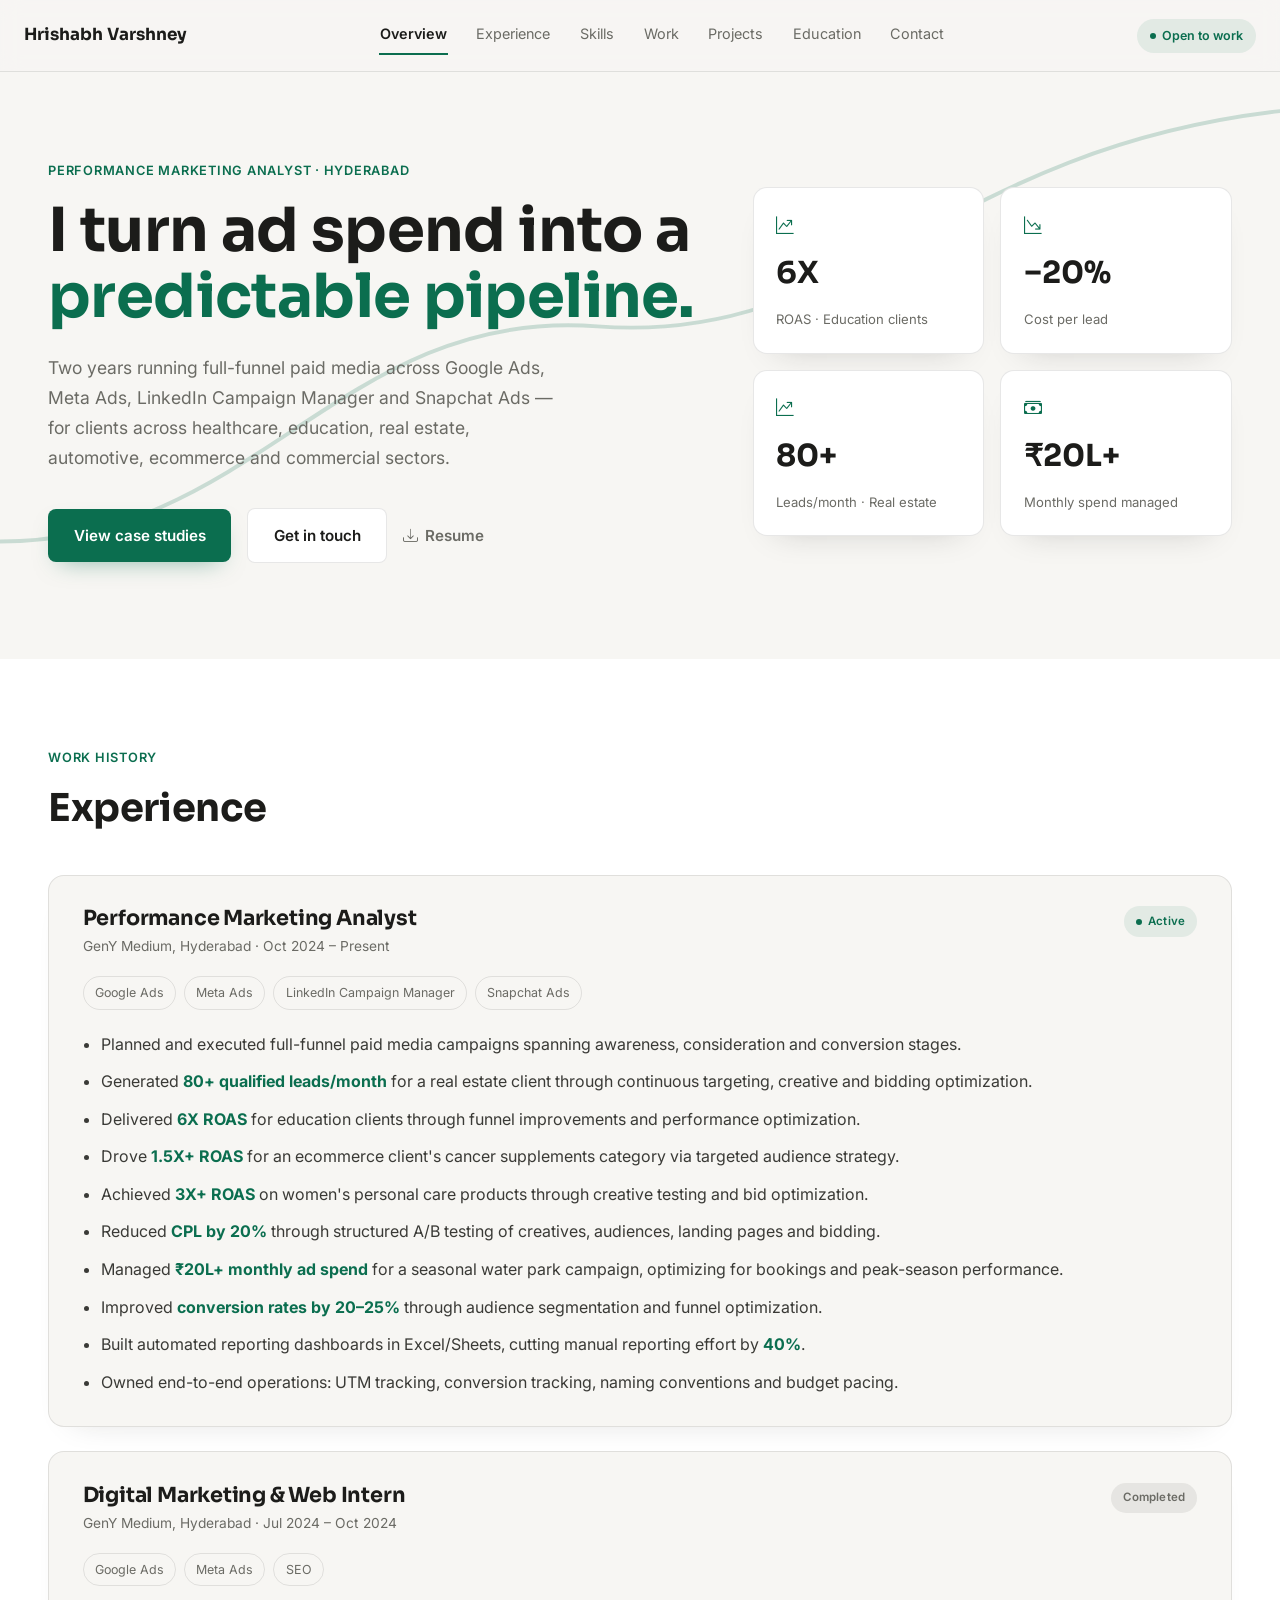
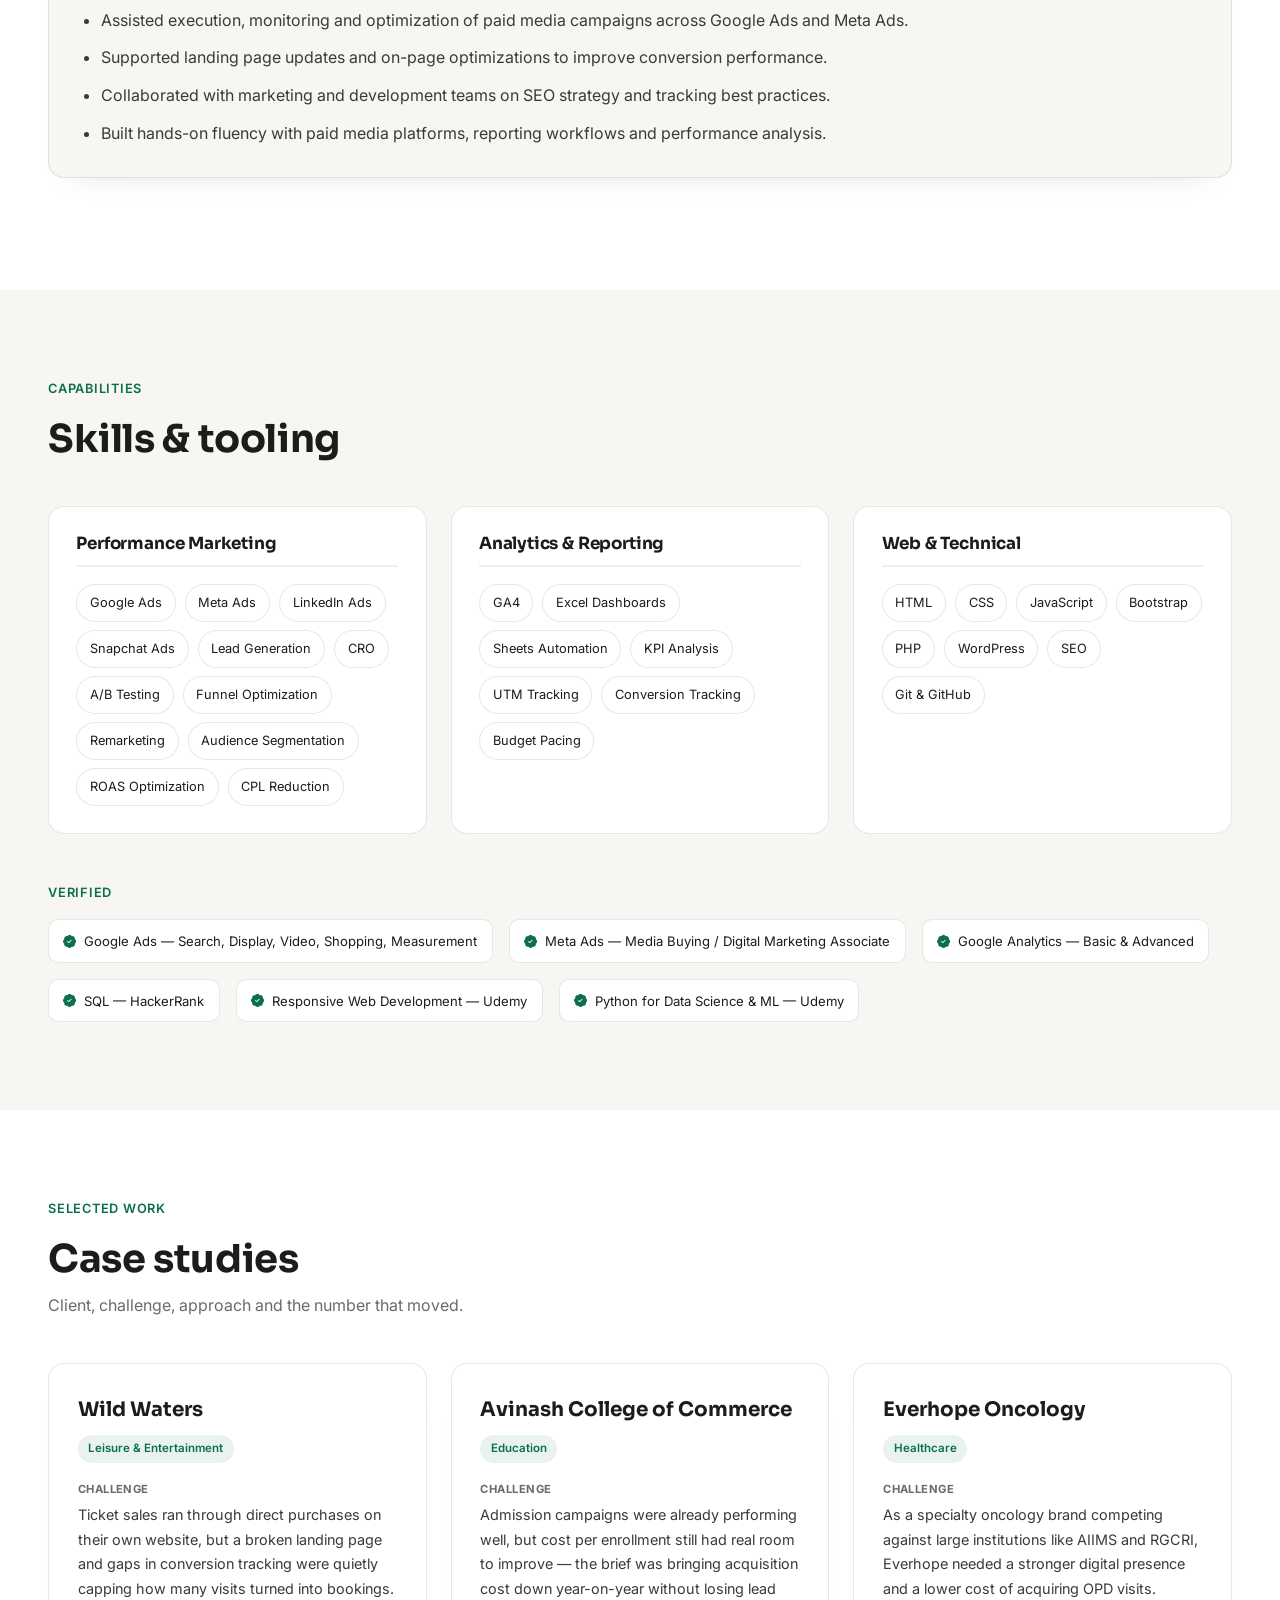
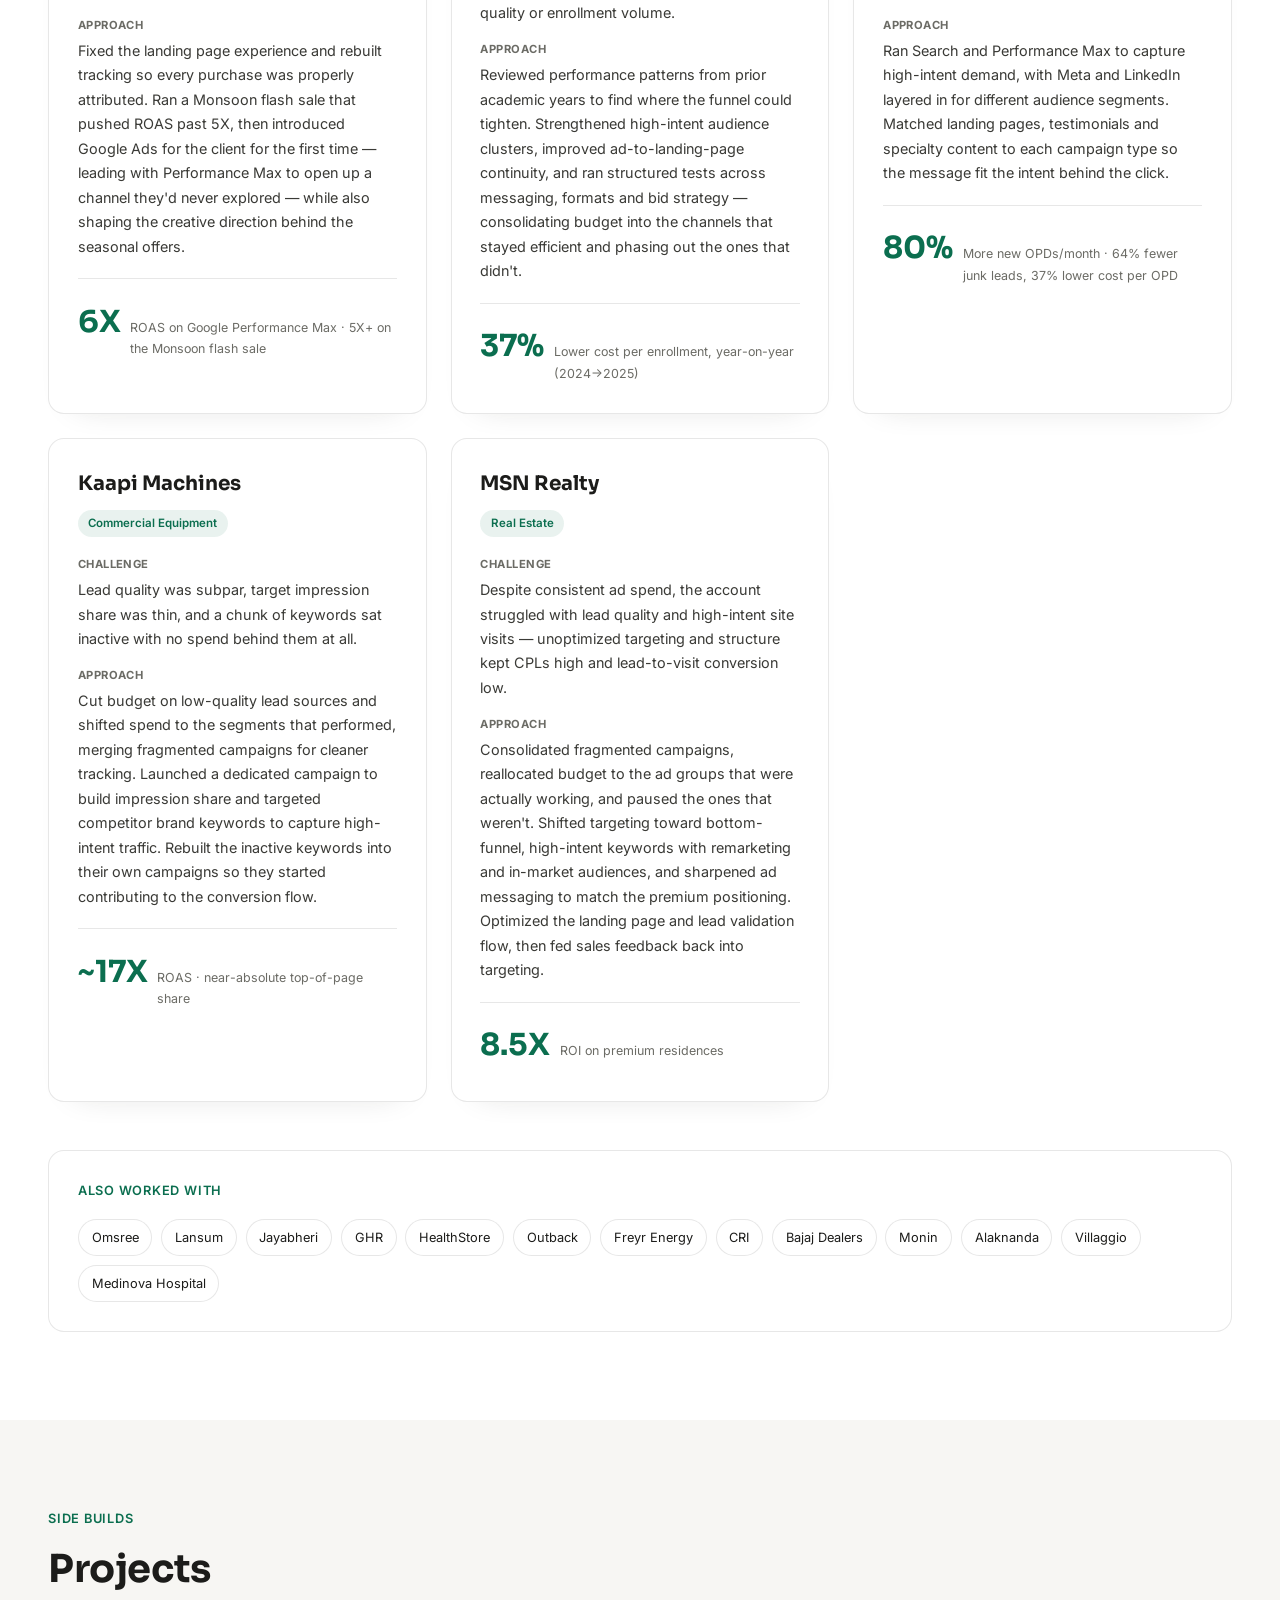
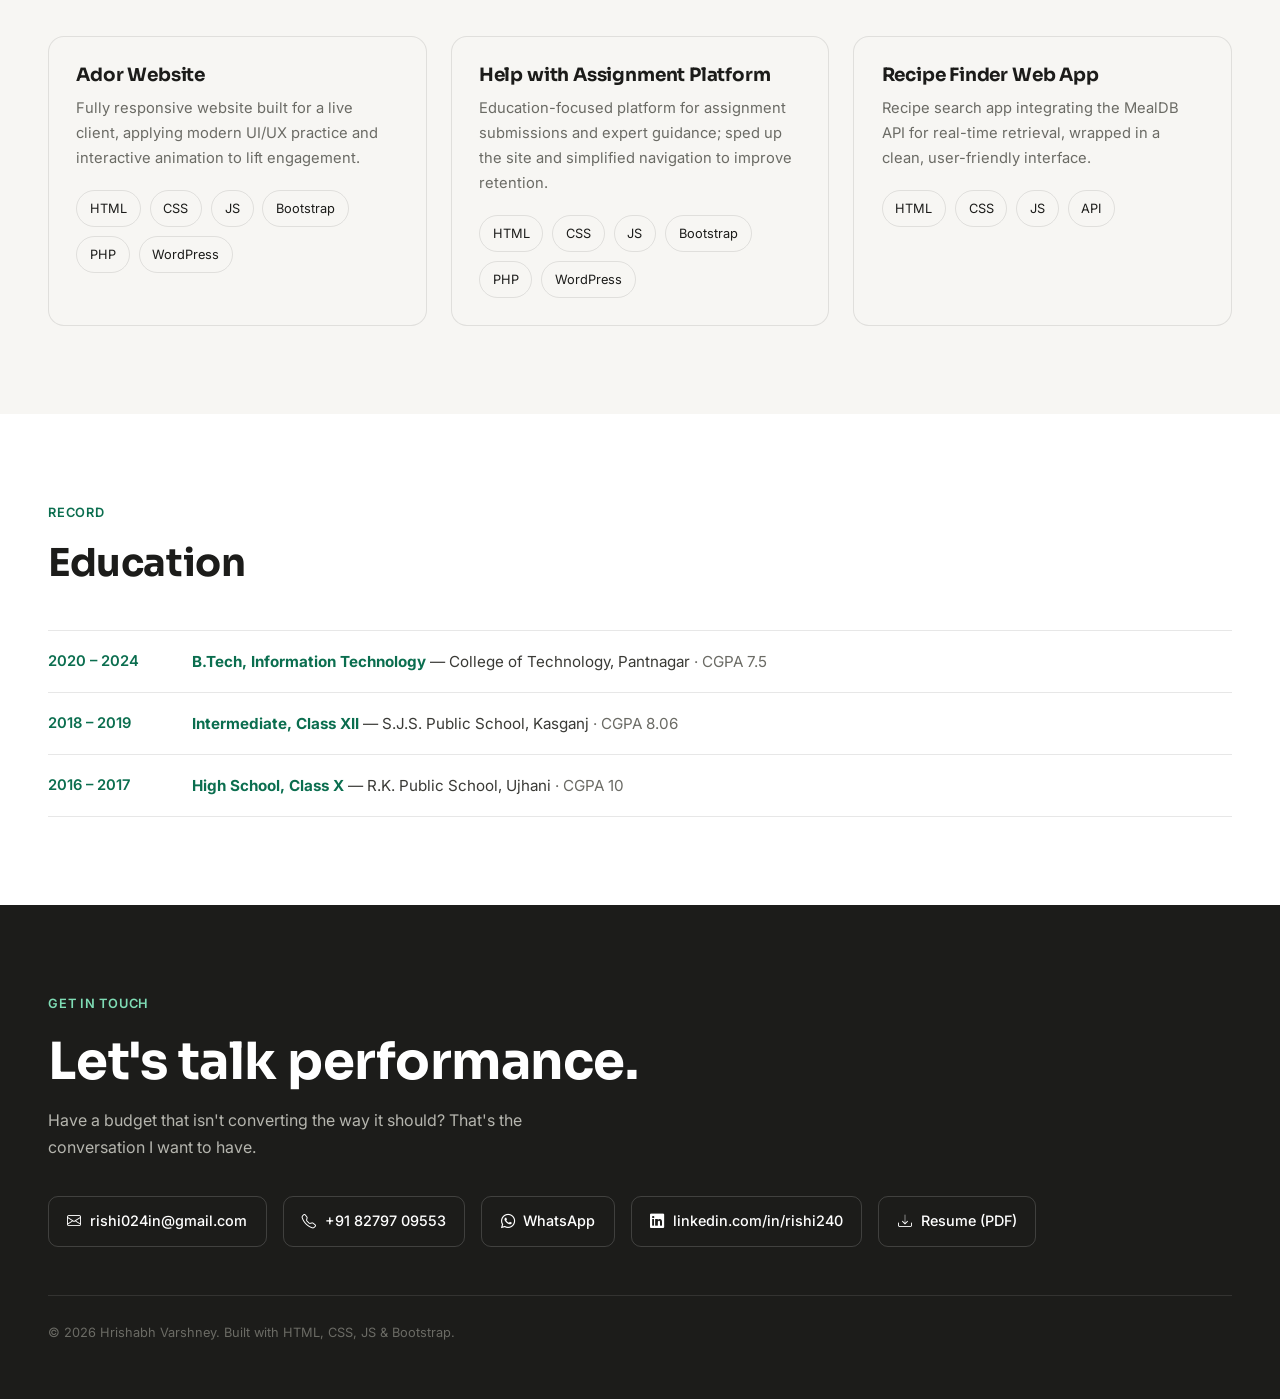
==== commit daab28fa: "Add files via upload" ====
--- a/index.html
+++ b/index.html
@@ -8,7 +8,7 @@
 <meta name="keywords" content="performance marketing analyst, Google Ads, Meta Ads, ROAS optimization, CPL reduction, paid media, lead generation, Hrishabh Varshney, Hyderabad">
 <meta name="author" content="Hrishabh Varshney">
 <meta name="robots" content="index, follow">
-<meta name="theme-color" content="#0E1420">
+<meta name="theme-color" content="#0B6E4F">
 <link rel="canonical" href="https://hrishabhvarshney.com/">
 
 <!-- Open Graph / social preview -->
@@ -21,8 +21,8 @@
 <meta name="twitter:title" content="Hrishabh Varshney — Performance Marketing Analyst">
 <meta name="twitter:description" content="Full-funnel paid media across Google Ads, Meta Ads, LinkedIn and Snapchat — ROAS optimization and CPL reduction for real estate, education, healthcare and ecommerce clients.">
 
-<!-- Favicon (HV monogram, no external file needed) -->
-<link rel="icon" href="data:image/svg+xml,%3Csvg xmlns='http://www.w3.org/2000/svg' viewBox='0 0 64 64'%3E%3Crect width='64' height='64' rx='12' fill='%230E1420'/%3E%3Ctext x='32' y='42' font-family='monospace' font-size='26' font-weight='700' fill='%233FB984' text-anchor='middle'%3EHV%3C/text%3E%3C/svg%3E">
+<!-- Favicon (HV monogram) -->
+<link rel="icon" href="data:image/svg+xml,%3Csvg xmlns='http://www.w3.org/2000/svg' viewBox='0 0 64 64'%3E%3Crect width='64' height='64' rx='14' fill='%230B6E4F'/%3E%3Ctext x='32' y='42' font-family='sans-serif' font-size='24' font-weight='700' fill='%23FFFFFF' text-anchor='middle'%3EHV%3C/text%3E%3C/svg%3E">
 
 <!-- Bootstrap 5 (grid + utilities only — visual system is custom) -->
 <link href="https://cdn.jsdelivr.net/npm/bootstrap@5.3.3/dist/css/bootstrap.min.css" rel="stylesheet">
@@ -30,7 +30,9 @@
 
 <!-- Type system -->
 <link rel="preconnect" href="https://fonts.googleapis.com">
-<link href="https://fonts.googleapis.com/css2?family=Space+Grotesk:wght@400;500;600;700&family=Inter:wght@400;500;600&family=JetBrains+Mono:wght@400;500;600&display=swap" rel="stylesheet">
+<link rel="preconnect" href="https://fonts.gstatic.com" crossorigin>
+<link rel="preconnect" href="https://cdn.jsdelivr.net">
+<link href="https://fonts.googleapis.com/css2?family=Sora:wght@500;600;700;800&family=Inter:wght@400;500;600&display=swap" rel="stylesheet">
 
 <link rel="stylesheet" href="style.css">
 
@@ -52,103 +54,94 @@
 </head>
 <body>
 
-<!-- ============ LIVE CAMPAIGN CONSOLE (fixed top bar) ============ -->
-<header class="console" id="top">
-  <div class="console-nav-row">
-    <a href="#top" class="brand">HV<span class="brand-blink">_</span></a>
-    <nav class="tabs" id="tabs" aria-label="Primary">
-      <a href="#overview" class="tab active" data-tab>01 · Overview</a>
-      <a href="#experience" class="tab" data-tab>02 · Experience</a>
-      <a href="#skills" class="tab" data-tab>03 · Skills</a>
-      <a href="#case-studies" class="tab" data-tab>04 · Case Studies</a>
-      <a href="#projects" class="tab" data-tab>05 · Projects</a>
-      <a href="#education" class="tab" data-tab>06 · Education</a>
-      <a href="#contact" class="tab" data-tab>07 · Contact</a>
+<!-- ============ NAV ============ -->
+<header class="site-header" id="top">
+  <div class="nav-row">
+    <a href="#top" class="brand">Hrishabh Varshney</a>
+    <nav class="nav-links" id="tabs" aria-label="Primary">
+      <a href="#overview" class="tab active" data-tab>Overview</a>
+      <a href="#experience" class="tab" data-tab>Experience</a>
+      <a href="#skills" class="tab" data-tab>Skills</a>
+      <a href="#case-studies" class="tab" data-tab>Work</a>
+      <a href="#projects" class="tab" data-tab>Projects</a>
+      <a href="#education" class="tab" data-tab>Education</a>
+      <a href="#contact" class="tab" data-tab>Contact</a>
     </nav>
-  </div>
-  <div class="ticker-wrap" aria-hidden="true">
-    <div class="ticker" id="ticker">
-      <span>6X ROAS <em>· EDUCATION</em></span>
-      <span>80+ LEADS/MO <em>· REAL ESTATE</em></span>
-      <span>CPL −20% <em>· CROSS-CLIENT</em></span>
-      <span>₹20L+ MONTHLY SPEND <em>· MANAGED</em></span>
-      <span>3X+ ROAS <em>· PERSONAL CARE</em></span>
-      <span>CVR +20–25% <em>· FUNNEL OPT.</em></span>
-      <span>1.5X+ ROAS <em>· HEALTH SUPPLEMENTS</em></span>
-      <span>REPORTING EFFORT −40% <em>· AUTOMATION</em></span>
-    </div>
+    <span class="badge-open"><span class="dot-live"></span> Open to work</span>
   </div>
 </header>
 
 <main>
 
-<!-- ============ 01 OVERVIEW / HERO ============ -->
+<!-- ============ OVERVIEW ============ -->
 <section id="overview" class="hero">
-  <div class="container-fluid px-4 px-lg-5">
-    <div class="row align-items-center gy-5 pt-5">
+  <div class="hero-arc" aria-hidden="true">
+    <svg viewBox="0 0 600 300" preserveAspectRatio="none">
+      <path id="arc-path" d="M 0 240 C 120 240, 160 120, 280 130 S 440 40, 600 20" />
+    </svg>
+  </div>
+  <div class="container-fluid px-4 px-lg-5">
+    <div class="row align-items-center gy-5 pt-4">
       <div class="col-lg-7">
-        <p class="eyebrow" data-reveal>STATUS: ACTIVELY OPTIMIZING <span class="dot-live"></span></p>
+        <p class="kicker" data-reveal>PERFORMANCE MARKETING ANALYST · HYDERABAD</p>
         <h1 class="hero-title" data-reveal>
-          I turn ad spend<br> into a <span class="hl">predictable pipeline.</span>
+          I turn ad spend into a<br><span class="hl">predictable pipeline.</span>
         </h1>
         <p class="hero-sub" data-reveal>
-          Performance Marketing Analyst with 2 years running full-funnel paid media across
-          Google Ads, Meta Ads, LinkedIn Campaign Manager and Snapchat Ads — for clients in
-          healthcare, education, real estate, automotive, ecommerce and commercial sectors.
+          Two years running full-funnel paid media across Google Ads, Meta Ads, LinkedIn
+          Campaign Manager and Snapchat Ads — for clients across healthcare, education,
+          real estate, automotive, ecommerce and commercial sectors.
         </p>
         <div class="hero-cta" data-reveal>
-          <a href="#case-studies" class="btn-console btn-console-primary">View case studies <i class="bi bi-arrow-down-right"></i></a>
-          <a href="#contact" class="btn-console">Get in touch</a>
+          <a href="#case-studies" class="btn-primary">View case studies</a>
+          <a href="#contact" class="btn-secondary">Get in touch</a>
+          <a href="assets/Hrishabh_Varshney_Resume.pdf" class="btn-text" target="_blank" rel="noopener"><i class="bi bi-download"></i> Resume</a>
         </div>
       </div>
 
       <div class="col-lg-5">
-        <div class="status-card" data-reveal>
-          <div class="status-card-head">
-            <span>CAMPAIGN STATUS</span>
-            <span class="status-live">LIVE</span>
-          </div>
-          <ul class="metric-list">
-            <li>
-              <span class="metric-label">ROAS · Education clients</span>
-              <span class="metric-value"><span class="count" data-target="6" data-suffix="X">0X</span> <i class="bi bi-graph-up-arrow up"></i></span>
-            </li>
-            <li>
-              <span class="metric-label">Cost per lead</span>
-              <span class="metric-value">−<span class="count" data-target="20" data-suffix="%">0%</span> <i class="bi bi-graph-down-arrow down"></i></span>
-            </li>
-            <li>
-              <span class="metric-label">Leads/month · Real estate</span>
-              <span class="metric-value"><span class="count" data-target="80" data-suffix="+">0+</span> <i class="bi bi-graph-up-arrow up"></i></span>
-            </li>
-            <li>
-              <span class="metric-label">Monthly spend managed</span>
-              <span class="metric-value">₹<span class="count" data-target="20" data-suffix="L+">0L+</span></span>
-            </li>
-          </ul>
-          <div class="status-card-foot">Water park seasonal campaign · peak-season pacing</div>
-        </div>
-      </div>
-    </div>
-  </div>
-</section>
-
-<!-- ============ 02 EXPERIENCE ============ -->
-<section id="experience" class="section section-dark">
+        <div class="stat-grid" data-reveal>
+          <div class="stat-card">
+            <i class="bi bi-graph-up-arrow"></i>
+            <span class="stat-num"><span class="count" data-target="6" data-suffix="X">0X</span></span>
+            <span class="stat-label">ROAS · Education clients</span>
+          </div>
+          <div class="stat-card">
+            <i class="bi bi-graph-down-arrow"></i>
+            <span class="stat-num">−<span class="count" data-target="20" data-suffix="%">0%</span></span>
+            <span class="stat-label">Cost per lead</span>
+          </div>
+          <div class="stat-card">
+            <i class="bi bi-graph-up-arrow"></i>
+            <span class="stat-num"><span class="count" data-target="80" data-suffix="+">0+</span></span>
+            <span class="stat-label">Leads/month · Real estate</span>
+          </div>
+          <div class="stat-card">
+            <i class="bi bi-cash-stack"></i>
+            <span class="stat-num">₹<span class="count" data-target="20" data-suffix="L+">0L+</span></span>
+            <span class="stat-label">Monthly spend managed</span>
+          </div>
+        </div>
+      </div>
+    </div>
+  </div>
+</section>
+
+<!-- ============ EXPERIENCE ============ -->
+<section id="experience" class="section section-alt">
   <div class="container-fluid px-4 px-lg-5">
     <div class="section-head" data-reveal>
-      <p class="section-kicker">02 · FLIGHT LOG</p>
-      <h2 class="section-title">Campaign history</h2>
-    </div>
-
-    <!-- Campaign row 1 -->
-    <article class="campaign-card" data-reveal>
-      <div class="campaign-card-top">
+      <p class="kicker">WORK HISTORY</p>
+      <h2 class="section-title">Experience</h2>
+    </div>
+
+    <article class="exp-card" data-reveal>
+      <div class="exp-top">
         <div>
           <h3>Performance Marketing Analyst</h3>
-          <p class="campaign-meta">GenY Medium, Hyderabad · Oct 2024 – Present</p>
-        </div>
-        <span class="pill pill-live"><span class="dot-live"></span> ACTIVE</span>
+          <p class="exp-meta">GenY Medium, Hyderabad · Oct 2024 – Present</p>
+        </div>
+        <span class="pill pill-active"><span class="dot-live"></span> Active</span>
       </div>
       <div class="platform-row">
         <span class="platform-pill">Google Ads</span>
@@ -158,26 +151,25 @@
       </div>
       <ul class="bullet-list">
         <li>Planned and executed full-funnel paid media campaigns spanning awareness, consideration and conversion stages.</li>
-        <li>Generated <strong class="metric">80+ qualified leads/month</strong> for a real estate client through continuous targeting, creative and bidding optimization.</li>
-        <li>Delivered <strong class="metric">6X ROAS</strong> for education clients through funnel improvements and performance optimization.</li>
-        <li>Drove <strong class="metric">1.5X+ ROAS</strong> for an ecommerce client's cancer supplements category via targeted audience strategy.</li>
-        <li>Achieved <strong class="metric">3X+ ROAS</strong> on women's personal care products through creative testing and bid optimization.</li>
-        <li>Reduced <strong class="metric">CPL by 20%</strong> through structured A/B testing of creatives, audiences, landing pages and bidding.</li>
-        <li>Managed <strong class="metric">₹20L+ monthly ad spend</strong> for a seasonal water park campaign, optimizing for bookings and peak-season performance.</li>
-        <li>Improved <strong class="metric">conversion rates by 20–25%</strong> through audience segmentation and funnel optimization.</li>
-        <li>Built automated reporting dashboards in Excel/Sheets, cutting manual reporting effort by <strong class="metric">40%</strong>.</li>
+        <li>Generated <strong>80+ qualified leads/month</strong> for a real estate client through continuous targeting, creative and bidding optimization.</li>
+        <li>Delivered <strong>6X ROAS</strong> for education clients through funnel improvements and performance optimization.</li>
+        <li>Drove <strong>1.5X+ ROAS</strong> for an ecommerce client's cancer supplements category via targeted audience strategy.</li>
+        <li>Achieved <strong>3X+ ROAS</strong> on women's personal care products through creative testing and bid optimization.</li>
+        <li>Reduced <strong>CPL by 20%</strong> through structured A/B testing of creatives, audiences, landing pages and bidding.</li>
+        <li>Managed <strong>₹20L+ monthly ad spend</strong> for a seasonal water park campaign, optimizing for bookings and peak-season performance.</li>
+        <li>Improved <strong>conversion rates by 20–25%</strong> through audience segmentation and funnel optimization.</li>
+        <li>Built automated reporting dashboards in Excel/Sheets, cutting manual reporting effort by <strong>40%</strong>.</li>
         <li>Owned end-to-end operations: UTM tracking, conversion tracking, naming conventions and budget pacing.</li>
       </ul>
     </article>
 
-    <!-- Campaign row 2 -->
-    <article class="campaign-card" data-reveal>
-      <div class="campaign-card-top">
+    <article class="exp-card" data-reveal>
+      <div class="exp-top">
         <div>
           <h3>Digital Marketing &amp; Web Intern</h3>
-          <p class="campaign-meta">GenY Medium, Hyderabad · Jul 2024 – Oct 2024</p>
-        </div>
-        <span class="pill pill-done">COMPLETED</span>
+          <p class="exp-meta">GenY Medium, Hyderabad · Jul 2024 – Oct 2024</p>
+        </div>
+        <span class="pill pill-done">Completed</span>
       </div>
       <div class="platform-row">
         <span class="platform-pill">Google Ads</span>
@@ -194,18 +186,18 @@
   </div>
 </section>
 
-<!-- ============ 03 SKILLS ============ -->
+<!-- ============ SKILLS ============ -->
 <section id="skills" class="section">
   <div class="container-fluid px-4 px-lg-5">
     <div class="section-head" data-reveal>
-      <p class="section-kicker">03 · TARGETING PARAMETERS</p>
+      <p class="kicker">CAPABILITIES</p>
       <h2 class="section-title">Skills &amp; tooling</h2>
     </div>
 
     <div class="row g-4">
       <div class="col-md-4" data-reveal>
-        <div class="skill-group">
-          <h3><i class="bi bi-bullseye"></i> Performance Marketing</h3>
+        <div class="skill-card">
+          <h3>Performance Marketing</h3>
           <div class="chip-wrap">
             <span class="chip">Google Ads</span><span class="chip">Meta Ads</span><span class="chip">LinkedIn Ads</span>
             <span class="chip">Snapchat Ads</span><span class="chip">Lead Generation</span><span class="chip">CRO</span>
@@ -215,8 +207,8 @@
         </div>
       </div>
       <div class="col-md-4" data-reveal>
-        <div class="skill-group">
-          <h3><i class="bi bi-bar-chart-line"></i> Analytics &amp; Reporting</h3>
+        <div class="skill-card">
+          <h3>Analytics &amp; Reporting</h3>
           <div class="chip-wrap">
             <span class="chip">GA4</span><span class="chip">Excel Dashboards</span><span class="chip">Sheets Automation</span>
             <span class="chip">KPI Analysis</span><span class="chip">UTM Tracking</span><span class="chip">Conversion Tracking</span>
@@ -225,8 +217,8 @@
         </div>
       </div>
       <div class="col-md-4" data-reveal>
-        <div class="skill-group">
-          <h3><i class="bi bi-code-slash"></i> Web &amp; Technical</h3>
+        <div class="skill-card">
+          <h3>Web &amp; Technical</h3>
           <div class="chip-wrap">
             <span class="chip">HTML</span><span class="chip">CSS</span><span class="chip">JavaScript</span>
             <span class="chip">Bootstrap</span><span class="chip">PHP</span><span class="chip">WordPress</span>
@@ -236,8 +228,8 @@
       </div>
     </div>
 
-    <div class="cert-row" data-reveal>
-      <p class="section-kicker" style="margin-top:3rem;">VERIFIED</p>
+    <div class="cert-block" data-reveal>
+      <p class="kicker" style="margin-top:3rem;">VERIFIED</p>
       <div class="d-flex flex-wrap gap-3 mt-3">
         <span class="cert-badge"><i class="bi bi-patch-check-fill"></i> Google Ads — Search, Display, Video, Shopping, Measurement</span>
         <span class="cert-badge"><i class="bi bi-patch-check-fill"></i> Meta Ads — Media Buying / Digital Marketing Associate</span>
@@ -250,11 +242,11 @@
   </div>
 </section>
 
-<!-- ============ 04 CASE STUDIES ============ -->
-<section id="case-studies" class="section section-dark">
+<!-- ============ CASE STUDIES ============ -->
+<section id="case-studies" class="section section-alt">
   <div class="container-fluid px-4 px-lg-5">
     <div class="section-head" data-reveal>
-      <p class="section-kicker">04 · DEEP DIVES</p>
+      <p class="kicker">SELECTED WORK</p>
       <h2 class="section-title">Case studies</h2>
       <p class="section-sub">Client, challenge, approach and the number that moved.</p>
     </div>
@@ -264,75 +256,69 @@
       CASE STUDY GRID
       To add another one later: duplicate a <div class="col-md-6 col-lg-4"> ...
       </div> block below and fill in CLIENT / INDUSTRY / CHALLENGE / APPROACH.
-      Add class "cs-draft" plus a <span class="cs-ribbon">DRAFT</span> if it
-      isn't ready to publish yet.
+      Add class "cs-draft" if it isn't ready to publish yet.
       ============================================================
     -->
     <div class="row g-4" id="case-study-grid">
 
-      <!-- CASE STUDY CARD — Wild Waters -->
       <div class="col-md-6 col-lg-4" data-reveal>
         <div class="cs-card">
-          <p class="cs-field"><span>CLIENT</span>Wild Waters</p>
-          <p class="cs-field"><span>INDUSTRY</span>Leisure &amp; Entertainment</p>
-          <p class="cs-field"><span>CHALLENGE</span>Ticket sales ran through direct purchases on their own website, but a broken landing page and gaps in conversion tracking were quietly capping how many visits turned into bookings.</p>
-          <p class="cs-field"><span>APPROACH</span>Fixed the landing page experience and rebuilt tracking so every purchase was properly attributed. Ran a Monsoon flash sale that pushed ROAS past 5X, then introduced Google Ads for the client for the first time &mdash; leading with Performance Max to open up a channel they'd never explored &mdash; while also shaping the creative direction behind the seasonal offers.</p>
+          <p class="cs-client">Wild Waters</p>
+          <span class="cs-industry">Leisure &amp; Entertainment</span>
+          <p class="cs-field"><span>Challenge</span>Ticket sales ran through direct purchases on their own website, but a broken landing page and gaps in conversion tracking were quietly capping how many visits turned into bookings.</p>
+          <p class="cs-field"><span>Approach</span>Fixed the landing page experience and rebuilt tracking so every purchase was properly attributed. Ran a Monsoon flash sale that pushed ROAS past 5X, then introduced Google Ads for the client for the first time — leading with Performance Max to open up a channel they'd never explored — while also shaping the creative direction behind the seasonal offers.</p>
           <div class="cs-result">
             <span class="cs-result-num">6X</span>
-            <span class="cs-result-label">ROAS on Google Performance Max &middot; 5X+ on the Monsoon flash sale</span>
-          </div>
-        </div>
-      </div>
-
-      <!-- CASE STUDY CARD — Avinash College of Commerce -->
+            <span class="cs-result-label">ROAS on Google Performance Max · 5X+ on the Monsoon flash sale</span>
+          </div>
+        </div>
+      </div>
+
       <div class="col-md-6 col-lg-4" data-reveal>
         <div class="cs-card">
-          <p class="cs-field"><span>CLIENT</span>Avinash College of Commerce</p>
-          <p class="cs-field"><span>INDUSTRY</span>Education</p>
-          <p class="cs-field"><span>CHALLENGE</span>Admission campaigns were already performing well, but cost per enrollment still had real room to improve &mdash; the brief was bringing acquisition cost down year-on-year without losing lead quality or enrollment volume.</p>
-          <p class="cs-field"><span>APPROACH</span>Reviewed performance patterns from prior academic years to find where the funnel could tighten. Strengthened high-intent audience clusters, improved ad-to-landing-page continuity, and ran structured tests across messaging, formats and bid strategy &mdash; consolidating budget into the channels that stayed efficient and phasing out the ones that didn't.</p>
+          <p class="cs-client">Avinash College of Commerce</p>
+          <span class="cs-industry">Education</span>
+          <p class="cs-field"><span>Challenge</span>Admission campaigns were already performing well, but cost per enrollment still had real room to improve — the brief was bringing acquisition cost down year-on-year without losing lead quality or enrollment volume.</p>
+          <p class="cs-field"><span>Approach</span>Reviewed performance patterns from prior academic years to find where the funnel could tighten. Strengthened high-intent audience clusters, improved ad-to-landing-page continuity, and ran structured tests across messaging, formats and bid strategy — consolidating budget into the channels that stayed efficient and phasing out the ones that didn't.</p>
           <div class="cs-result">
             <span class="cs-result-num">37%</span>
-            <span class="cs-result-label">Lower cost per enrollment, year-on-year (2024&rarr;2025)</span>
-          </div>
-        </div>
-      </div>
-
-      <!-- CASE STUDY CARD — Everhope Oncology -->
+            <span class="cs-result-label">Lower cost per enrollment, year-on-year (2024→2025)</span>
+          </div>
+        </div>
+      </div>
+
       <div class="col-md-6 col-lg-4" data-reveal>
         <div class="cs-card">
-          <p class="cs-field"><span>CLIENT</span>Everhope Oncology</p>
-          <p class="cs-field"><span>INDUSTRY</span>Healthcare</p>
-          <p class="cs-field"><span>CHALLENGE</span>As a specialty oncology brand competing against large institutions like AIIMS and RGCRI, Everhope needed a stronger digital presence and a lower cost of acquiring OPD visits.</p>
-          <p class="cs-field"><span>APPROACH</span>Ran Search and Performance Max to capture high-intent demand, with Meta and LinkedIn layered in for different audience segments. Matched landing pages, testimonials and specialty content to each campaign type so the message fit the intent behind the click.</p>
+          <p class="cs-client">Everhope Oncology</p>
+          <span class="cs-industry">Healthcare</span>
+          <p class="cs-field"><span>Challenge</span>As a specialty oncology brand competing against large institutions like AIIMS and RGCRI, Everhope needed a stronger digital presence and a lower cost of acquiring OPD visits.</p>
+          <p class="cs-field"><span>Approach</span>Ran Search and Performance Max to capture high-intent demand, with Meta and LinkedIn layered in for different audience segments. Matched landing pages, testimonials and specialty content to each campaign type so the message fit the intent behind the click.</p>
           <div class="cs-result">
             <span class="cs-result-num">80%</span>
-            <span class="cs-result-label">More new OPDs/month &middot; 64% fewer junk leads, 37% lower cost per OPD</span>
-          </div>
-        </div>
-      </div>
-
-      <!-- CASE STUDY CARD — Kaapi Machines -->
+            <span class="cs-result-label">More new OPDs/month · 64% fewer junk leads, 37% lower cost per OPD</span>
+          </div>
+        </div>
+      </div>
+
       <div class="col-md-6 col-lg-4" data-reveal>
         <div class="cs-card">
-          <p class="cs-field"><span>CLIENT</span>Kaapi Machines</p>
-          <p class="cs-field"><span>INDUSTRY</span>Commercial Equipment</p>
-          <p class="cs-field"><span>CHALLENGE</span>Lead quality was subpar, target impression share was thin, and a chunk of keywords sat inactive with no spend behind them at all.</p>
-          <p class="cs-field"><span>APPROACH</span>Cut budget on low-quality lead sources and shifted spend to the segments that performed, merging fragmented campaigns for cleaner tracking. Launched a dedicated campaign to build impression share and targeted competitor brand keywords to capture high-intent traffic. Rebuilt the inactive keywords into their own campaigns so they started contributing to the conversion flow.</p>
+          <p class="cs-client">Kaapi Machines</p>
+          <span class="cs-industry">Commercial Equipment</span>
+          <p class="cs-field"><span>Challenge</span>Lead quality was subpar, target impression share was thin, and a chunk of keywords sat inactive with no spend behind them at all.</p>
+          <p class="cs-field"><span>Approach</span>Cut budget on low-quality lead sources and shifted spend to the segments that performed, merging fragmented campaigns for cleaner tracking. Launched a dedicated campaign to build impression share and targeted competitor brand keywords to capture high-intent traffic. Rebuilt the inactive keywords into their own campaigns so they started contributing to the conversion flow.</p>
           <div class="cs-result">
             <span class="cs-result-num">~17X</span>
-            <span class="cs-result-label">ROAS &middot; near-absolute top-of-page share</span>
-          </div>
-        </div>
-      </div>
-
-      <!-- CASE STUDY CARD — MSN Realty -->
+            <span class="cs-result-label">ROAS · near-absolute top-of-page share</span>
+          </div>
+        </div>
+      </div>
+
       <div class="col-md-6 col-lg-4" data-reveal>
         <div class="cs-card">
-          <p class="cs-field"><span>CLIENT</span>MSN Realty</p>
-          <p class="cs-field"><span>INDUSTRY</span>Real Estate</p>
-          <p class="cs-field"><span>CHALLENGE</span>Despite consistent ad spend, the account struggled with lead quality and high-intent site visits &mdash; unoptimized targeting and structure kept CPLs high and lead-to-visit conversion low.</p>
-          <p class="cs-field"><span>APPROACH</span>Consolidated fragmented campaigns, reallocated budget to the ad groups that were actually working, and paused the ones that weren't. Shifted targeting toward bottom-funnel, high-intent keywords with remarketing and in-market audiences, and sharpened ad messaging to match the premium positioning. Optimized the landing page and lead validation flow, then fed sales feedback back into targeting.</p>
+          <p class="cs-client">MSN Realty</p>
+          <span class="cs-industry">Real Estate</span>
+          <p class="cs-field"><span>Challenge</span>Despite consistent ad spend, the account struggled with lead quality and high-intent site visits — unoptimized targeting and structure kept CPLs high and lead-to-visit conversion low.</p>
+          <p class="cs-field"><span>Approach</span>Consolidated fragmented campaigns, reallocated budget to the ad groups that were actually working, and paused the ones that weren't. Shifted targeting toward bottom-funnel, high-intent keywords with remarketing and in-market audiences, and sharpened ad messaging to match the premium positioning. Optimized the landing page and lead validation flow, then fed sales feedback back into targeting.</p>
           <div class="cs-result">
             <span class="cs-result-num">8.5X</span>
             <span class="cs-result-label">ROI on premium residences</span>
@@ -342,31 +328,33 @@
 
     </div>
 
-    <!-- ALSO WORKED WITH box -->
+    <!-- ALSO WORKED WITH -->
     <div class="also-worked" data-reveal>
-      <p class="section-kicker">ALSO WORKED WITH</p>
+      <p class="kicker">ALSO WORKED WITH</p>
       <div class="chip-wrap">
         <span class="chip">Omsree</span>
         <span class="chip">Lansum</span>
         <span class="chip">Jayabheri</span>
         <span class="chip">GHR</span>
         <span class="chip">HealthStore</span>
-        <span class="chip">Outback Fryer</span>
+        <span class="chip">Outback</span>
+        <span class="chip">Freyr Energy</span>
         <span class="chip">CRI</span>
         <span class="chip">Bajaj Dealers</span>
         <span class="chip">Monin</span>
-        <span class="chip">Alaknanda Villaggio</span>
+        <span class="chip">Alaknanda</span>
+        <span class="chip">Villaggio</span>
         <span class="chip">Medinova Hospital</span>
       </div>
     </div>
   </div>
 </section>
 
-<!-- ============ 05 PROJECTS ============ -->
+<!-- ============ PROJECTS ============ -->
 <section id="projects" class="section">
   <div class="container-fluid px-4 px-lg-5">
     <div class="section-head" data-reveal>
-      <p class="section-kicker">05 · BUILDS</p>
+      <p class="kicker">SIDE BUILDS</p>
       <h2 class="section-title">Projects</h2>
     </div>
 
@@ -376,8 +364,8 @@
           <h3>Ador Website</h3>
           <p>Fully responsive website built for a live client, applying modern UI/UX practice and interactive animation to lift engagement.</p>
           <div class="chip-wrap">
-            <span class="chip chip-mono">HTML</span><span class="chip chip-mono">CSS</span><span class="chip chip-mono">JS</span>
-            <span class="chip chip-mono">Bootstrap</span><span class="chip chip-mono">PHP</span><span class="chip chip-mono">WordPress</span>
+            <span class="chip chip-outline">HTML</span><span class="chip chip-outline">CSS</span><span class="chip chip-outline">JS</span>
+            <span class="chip chip-outline">Bootstrap</span><span class="chip chip-outline">PHP</span><span class="chip chip-outline">WordPress</span>
           </div>
         </div>
       </div>
@@ -386,8 +374,8 @@
           <h3>Help with Assignment Platform</h3>
           <p>Education-focused platform for assignment submissions and expert guidance; sped up the site and simplified navigation to improve retention.</p>
           <div class="chip-wrap">
-            <span class="chip chip-mono">HTML</span><span class="chip chip-mono">CSS</span><span class="chip chip-mono">JS</span>
-            <span class="chip chip-mono">Bootstrap</span><span class="chip chip-mono">PHP</span><span class="chip chip-mono">WordPress</span>
+            <span class="chip chip-outline">HTML</span><span class="chip chip-outline">CSS</span><span class="chip chip-outline">JS</span>
+            <span class="chip chip-outline">Bootstrap</span><span class="chip chip-outline">PHP</span><span class="chip chip-outline">WordPress</span>
           </div>
         </div>
       </div>
@@ -396,23 +384,23 @@
           <h3>Recipe Finder Web App</h3>
           <p>Recipe search app integrating the MealDB API for real-time retrieval, wrapped in a clean, user-friendly interface.</p>
           <div class="chip-wrap">
-            <span class="chip chip-mono">HTML</span><span class="chip chip-mono">CSS</span><span class="chip chip-mono">JS</span><span class="chip chip-mono">API</span>
-          </div>
-        </div>
-      </div>
-    </div>
-  </div>
-</section>
-
-<!-- ============ 06 EDUCATION ============ -->
-<section id="education" class="section section-dark">
+            <span class="chip chip-outline">HTML</span><span class="chip chip-outline">CSS</span><span class="chip chip-outline">JS</span><span class="chip chip-outline">API</span>
+          </div>
+        </div>
+      </div>
+    </div>
+  </div>
+</section>
+
+<!-- ============ EDUCATION ============ -->
+<section id="education" class="section section-alt">
   <div class="container-fluid px-4 px-lg-5">
     <div class="section-head" data-reveal>
-      <p class="section-kicker">06 · RECORD</p>
+      <p class="kicker">RECORD</p>
       <h2 class="section-title">Education</h2>
     </div>
 
-    <div class="edu-line" data-reveal>
+    <div class="edu-list" data-reveal>
       <div class="edu-item">
         <span class="edu-year">2020 – 2024</span>
         <span class="edu-body"><strong>B.Tech, Information Technology</strong> — College of Technology, Pantnagar <em>· CGPA 7.5</em></span>
@@ -431,16 +419,18 @@
 
 </main>
 
-<!-- ============ 07 CONTACT / FOOTER ============ -->
+<!-- ============ CONTACT / FOOTER ============ -->
 <footer id="contact" class="footer">
   <div class="container-fluid px-4 px-lg-5">
-    <p class="section-kicker">07 · GET IN TOUCH</p>
+    <p class="kicker">GET IN TOUCH</p>
     <h2 class="footer-title">Let's talk performance.</h2>
     <p class="footer-sub">Have a budget that isn't converting the way it should? That's the conversation I want to have.</p>
     <div class="footer-links">
       <a href="mailto:rishi024in@gmail.com"><i class="bi bi-envelope"></i> rishi024in@gmail.com</a>
       <a href="tel:+918279709553"><i class="bi bi-telephone"></i> +91 82797 09553</a>
+      <a href="https://wa.me/918279709553" target="_blank" rel="noopener"><i class="bi bi-whatsapp"></i> WhatsApp</a>
       <a href="https://linkedin.com/in/rishi240" target="_blank" rel="noopener"><i class="bi bi-linkedin"></i> linkedin.com/in/rishi240</a>
+      <a href="assets/Hrishabh_Varshney_Resume.pdf" target="_blank" rel="noopener"><i class="bi bi-download"></i> Resume (PDF)</a>
     </div>
     <p class="footer-copy">© 2026 Hrishabh Varshney. Built with HTML, CSS, JS &amp; Bootstrap.</p>
   </div>
--- a/style.css
+++ b/style.css
@@ -2,26 +2,22 @@
    TOKENS
 =========================================================== */
 :root{
-  --ink:       #0E1420;
-  --ink-2:     #161E2E;
-  --ink-line:  rgba(246,245,241,0.12);
-  --paper:     #F6F5F1;
-  --paper-2:   #ECE9E2;
-  --paper-line:rgba(14,20,32,0.12);
-  --signal:    #3FB984;
-  --amber:     #F2A93B;
-  --slate:     #8A93A6;
-  --white:     #F6F5F1;
-
-  --font-display: 'Space Grotesk', sans-serif;
+  --paper:      #F7F6F3;
+  --surface:    #FFFFFF;
+  --ink:        #1C1C1A;
+  --muted:      #6B6B65;
+  --line:       rgba(28,28,26,0.10);
+  --accent:     #0B6E4F;
+  --accent-ink: #FFFFFF;
+  --accent-soft:rgba(11,110,79,0.09);
+  --amber:      #D98C2B;
+
+  --font-display: 'Sora', sans-serif;
   --font-body:    'Inter', sans-serif;
-  --font-mono:    'JetBrains Mono', monospace;
 }
 
 *{ box-sizing: border-box; }
-
-html{ scroll-behavior: smooth; scroll-padding-top: 92px; }
-
+html{ scroll-behavior: smooth; scroll-padding-top: 88px; }
 html, body{ overflow-x: hidden; max-width: 100%; }
 
 body{
@@ -29,448 +25,395 @@
   color: var(--ink);
   font-family: var(--font-body);
   font-size: 16px;
-  line-height: 1.6;
-  margin:0;
-}
-
-h1,h2,h3{ font-family: var(--font-display); margin:0; }
-
+  line-height: 1.7;
+  margin: 0;
+}
+
+h1,h2,h3{ font-family: var(--font-display); margin:0; font-weight:700; letter-spacing: -0.01em; }
 a{ color: inherit; text-decoration: none; }
-
-::selection{ background: var(--amber); color: var(--ink); }
-
-:focus-visible{ outline: 2px solid var(--amber); outline-offset: 3px; }
-
-/* ===========================================================
-   CONSOLE HEADER
-=========================================================== */
-.console{
+::selection{ background: var(--accent-soft); color: var(--accent); }
+:focus-visible{ outline: 2px solid var(--accent); outline-offset: 3px; }
+strong{ color: var(--accent); font-weight: 700; }
+
+/* ===========================================================
+   NAV
+=========================================================== */
+.site-header{
   position: sticky;
   top: 0;
   z-index: 100;
-  background: var(--ink);
-  border-bottom: 1px solid var(--ink-line);
-}
-
-.console-nav-row{
+  background: rgba(247,246,243,0.9);
+  backdrop-filter: blur(10px);
+  border-bottom: 1px solid var(--line);
+}
+.nav-row{
   display:flex;
   align-items:center;
-  gap: 2rem;
-  padding: 0.9rem 1.5rem;
-  max-width: 1600px;
+  justify-content: space-between;
+  gap: 1.5rem;
+  padding: 1rem 1.5rem;
+  max-width: 1440px;
   margin: 0 auto;
 }
-
 .brand{
-  font-family: var(--font-mono);
-  font-weight:600;
-  color: var(--white);
+  font-family: var(--font-display);
+  font-weight:700;
   font-size: 1.05rem;
-  letter-spacing: 0.02em;
   flex-shrink:0;
 }
-.brand-blink{
-  color: var(--signal);
-  animation: blink 1.1s steps(1) infinite;
-}
-@keyframes blink{ 50%{ opacity:0; } }
-
-.tabs{
+.nav-links{
   display:flex;
-  gap: 0.35rem;
+  gap: 1.75rem;
   overflow-x: auto;
   scrollbar-width: none;
 }
-.tabs::-webkit-scrollbar{ display:none; }
-
+.nav-links::-webkit-scrollbar{ display:none; }
 .tab{
-  font-family: var(--font-mono);
-  font-size: 0.72rem;
-  letter-spacing: 0.03em;
-  color: var(--slate);
+  font-size: 0.9rem;
+  color: var(--muted);
   white-space: nowrap;
-  padding: 0.45rem 0.75rem;
-  border-radius: 4px;
-  transition: color .15s ease, background .15s ease;
-}
-.tab:hover{ color: var(--white); background: rgba(255,255,255,0.05); }
-.tab.active{ color: var(--ink); background: var(--signal); }
-
-.ticker-wrap{
-  overflow: hidden;
-  border-top: 1px solid var(--ink-line);
-  background: var(--ink-2);
-}
-.ticker{
-  display:flex;
-  gap: 3rem;
-  white-space: nowrap;
-  padding: 0.4rem 0;
-  width: max-content;
-  animation: ticker-scroll 28s linear infinite;
-  font-family: var(--font-mono);
-  font-size: 0.72rem;
-  color: var(--signal);
-  letter-spacing: 0.02em;
-}
-.ticker em{ color: var(--slate); font-style:normal; margin-left:0.15rem; }
-@keyframes ticker-scroll{
-  from{ transform: translateX(0); }
-  to{ transform: translateX(-50%); }
-}
-
-/* ===========================================================
-   HERO
-=========================================================== */
-.hero{
-  background: var(--ink);
-  color: var(--white);
-  padding-bottom: 5rem;
-  overflow:hidden;
-}
-
-.eyebrow{
-  font-family: var(--font-mono);
+  padding: 0.4rem 0.05rem;
+  border-bottom: 2px solid transparent;
+  transition: color .15s ease, border-color .15s ease;
+}
+.tab:hover{ color: var(--ink); }
+.tab.active{ color: var(--ink); border-bottom-color: var(--accent); font-weight:600; }
+
+.badge-open{
   font-size: 0.78rem;
-  letter-spacing: 0.05em;
-  color: var(--slate);
-  display:flex;
-  align-items:center;
-  gap:0.5rem;
-  margin-bottom: 1.25rem;
-}
-
-.dot-live{
-  width:7px; height:7px; border-radius:50%;
-  background: var(--signal);
-  display:inline-block;
-  box-shadow: 0 0 0 0 rgba(63,185,132,0.6);
-  animation: pulse 1.8s infinite;
-}
-@keyframes pulse{
-  0%{ box-shadow: 0 0 0 0 rgba(63,185,132,0.55); }
-  70%{ box-shadow: 0 0 0 8px rgba(63,185,132,0); }
-  100%{ box-shadow: 0 0 0 0 rgba(63,185,132,0); }
-}
-
-.hero-title{
-  font-size: clamp(2.3rem, 5vw, 4rem);
-  font-weight: 600;
-  line-height: 1.08;
-  letter-spacing: -0.01em;
-  margin-bottom: 1.5rem;
-}
-.hero-title .hl{ color: var(--signal); }
-
-.hero-sub{
-  font-size: 1.08rem;
-  color: var(--slate);
-  max-width: 46ch;
-  margin-bottom: 2rem;
-}
-
-.hero-cta{ display:flex; gap: 0.9rem; flex-wrap: wrap; }
-
-.btn-console{
-  font-family: var(--font-mono);
-  font-size: 0.85rem;
-  padding: 0.75rem 1.3rem;
-  border-radius: 6px;
-  border: 1px solid var(--ink-line);
-  color: var(--white);
-  display:inline-flex;
-  align-items:center;
-  gap: 0.4rem;
-  transition: all .15s ease;
-}
-.btn-console:hover{ border-color: var(--white); }
-.btn-console-primary{
-  background: var(--signal);
-  color: var(--ink);
-  border-color: var(--signal);
-  font-weight:600;
-}
-.btn-console-primary:hover{ background: #58caa0; border-color:#58caa0; }
-
-/* status card */
-.status-card{
-  background: var(--ink-2);
-  border: 1px solid var(--ink-line);
-  border-radius: 12px;
-  padding: 1.5rem;
-  box-shadow: 0 20px 60px -20px rgba(0,0,0,0.6);
-}
-.status-card-head{
-  display:flex; justify-content:space-between; align-items:center;
-  font-family: var(--font-mono);
-  font-size: 0.72rem;
-  letter-spacing: 0.05em;
-  color: var(--slate);
-  padding-bottom: 0.9rem;
-  border-bottom: 1px solid var(--ink-line);
-  margin-bottom: 0.9rem;
-}
-.status-live{
-  color: var(--signal);
-  font-weight:600;
-}
-.metric-list{ list-style:none; margin:0; padding:0; }
-.metric-list li{
-  display:flex; justify-content:space-between; align-items:center;
-  padding: 0.65rem 0;
-  border-bottom: 1px dashed var(--ink-line);
-}
-.metric-list li:last-child{ border-bottom:none; }
-.metric-label{ font-size: 0.85rem; color: var(--slate); }
-.metric-value{
-  font-family: var(--font-mono);
-  font-weight:600;
-  font-size: 1.05rem;
-  display:flex; align-items:center; gap:0.35rem;
-}
-.metric-value .up{ color: var(--signal); font-size: 0.8rem; }
-.metric-value .down{ color: var(--amber); font-size: 0.8rem; }
-.status-card-foot{
-  margin-top: 1rem;
-  font-family: var(--font-mono);
-  font-size: 0.68rem;
-  color: var(--slate);
-  letter-spacing: 0.02em;
-}
-
-/* ===========================================================
-   SECTIONS — SHARED
-=========================================================== */
-.section{ padding: 5.5rem 0; }
-.section-dark{ background: var(--ink); color: var(--white); }
-
-.section-head{ margin-bottom: 2.75rem; max-width: 60ch; }
-.section-kicker{
-  font-family: var(--font-mono);
-  font-size: 0.75rem;
-  letter-spacing: 0.06em;
-  color: var(--signal);
-  margin-bottom: 0.6rem;
-}
-.section-dark .section-kicker{ color: var(--signal); }
-.section-title{
-  font-size: clamp(1.7rem, 3vw, 2.4rem);
-  font-weight: 600;
-}
-.section-sub{
-  margin-top: 0.6rem;
-  color: var(--slate);
-}
-.section:not(.section-dark) .section-sub{ color: #5B6273; }
-.section:not(.section-dark) .section-kicker{ color: #2C8F63; }
-
-/* ===========================================================
-   EXPERIENCE — CAMPAIGN CARDS
-=========================================================== */
-.campaign-card{
-  background: var(--ink-2);
-  border: 1px solid var(--ink-line);
-  border-radius: 12px;
-  padding: 1.8rem 2rem;
-  margin-bottom: 1.5rem;
-}
-.campaign-card-top{
-  display:flex; justify-content:space-between; align-items:flex-start;
-  gap: 1rem; flex-wrap: wrap;
-  margin-bottom: 1rem;
-}
-.campaign-card h3{ font-size: 1.3rem; font-weight:600; margin-bottom:0.2rem; }
-.campaign-meta{ font-family: var(--font-mono); font-size:0.78rem; color: var(--slate); margin:0; }
-
-.pill{
-  font-family: var(--font-mono);
-  font-size: 0.68rem;
-  letter-spacing:0.05em;
-  padding: 0.35rem 0.7rem;
+  font-weight:600;
+  color: var(--accent);
+  background: var(--accent-soft);
+  padding: 0.4rem 0.8rem;
   border-radius: 20px;
   display:inline-flex; align-items:center; gap:0.4rem;
   white-space: nowrap;
-}
-.pill-live{ background: rgba(63,185,132,0.14); color: var(--signal); }
-.pill-done{ background: rgba(138,147,166,0.14); color: var(--slate); }
-
-.platform-row{ display:flex; flex-wrap:wrap; gap:0.5rem; margin-bottom:1.2rem; }
+  flex-shrink:0;
+}
+.dot-live{
+  width:6px; height:6px; border-radius:50%;
+  background: var(--accent);
+  display:inline-block;
+  animation: pulse 1.8s infinite;
+}
+@keyframes pulse{
+  0%{ box-shadow: 0 0 0 0 rgba(11,110,79,0.45); }
+  70%{ box-shadow: 0 0 0 7px rgba(11,110,79,0); }
+  100%{ box-shadow: 0 0 0 0 rgba(11,110,79,0); }
+}
+
+/* ===========================================================
+   HERO
+=========================================================== */
+.hero{ position: relative; padding: 4rem 0 6rem; overflow: hidden; }
+
+.hero-arc{
+  position:absolute;
+  inset: 0;
+  z-index: 0;
+  opacity: 0.55;
+  pointer-events:none;
+}
+.hero-arc svg{ width:100%; height:100%; }
+.hero-arc path{
+  fill:none;
+  stroke: var(--accent);
+  stroke-width: 2;
+  stroke-linecap: round;
+  opacity: 0.35;
+  stroke-dasharray: 900;
+  stroke-dashoffset: 900;
+  transition: stroke-dashoffset 1.8s ease;
+}
+.hero-arc path.drawn{ stroke-dashoffset: 0; }
+
+.hero .container-fluid{ position: relative; z-index: 1; }
+
+.kicker{
+  font-size: 0.8rem;
+  font-weight:600;
+  letter-spacing: 0.06em;
+  text-transform: uppercase;
+  color: var(--accent);
+  margin: 0 0 1rem;
+}
+
+.hero-title{
+  font-size: clamp(2.4rem, 5vw, 3.8rem);
+  line-height: 1.08;
+  margin-bottom: 1.5rem;
+}
+.hero-title .hl{ color: var(--accent); }
+
+.hero-sub{
+  font-size: 1.1rem;
+  color: var(--muted);
+  max-width: 46ch;
+  margin-bottom: 2.2rem;
+}
+
+.hero-cta{ display:flex; align-items:center; gap: 1rem; flex-wrap: wrap; }
+
+.btn-primary{
+  font-size: 0.95rem;
+  font-weight:600;
+  padding: 0.85rem 1.6rem;
+  border-radius: 8px;
+  background: var(--accent);
+  color: var(--accent-ink);
+  transition: background .15s ease, transform .15s ease, box-shadow .15s ease;
+  box-shadow: 0 10px 24px -12px rgba(11,110,79,0.5);
+}
+.btn-primary:hover{ background: #095A40; transform: translateY(-1px); }
+
+.btn-secondary{
+  font-size: 0.95rem;
+  font-weight:600;
+  padding: 0.85rem 1.6rem;
+  border-radius: 8px;
+  border: 1px solid var(--line);
+  background: var(--surface);
+  color: var(--ink);
+  transition: border-color .15s ease, transform .15s ease;
+}
+.btn-secondary:hover{ border-color: var(--accent); color: var(--accent); transform: translateY(-1px); }
+
+.btn-text{
+  font-size: 0.95rem;
+  font-weight:600;
+  color: var(--muted);
+  display:inline-flex; align-items:center; gap:0.4rem;
+  transition: color .15s ease;
+}
+.btn-text:hover{ color: var(--accent); }
+
+/* stat grid */
+.stat-grid{
+  display:grid;
+  grid-template-columns: 1fr 1fr;
+  gap: 1rem;
+}
+.stat-card{
+  background: var(--surface);
+  border: 1px solid var(--line);
+  border-radius: 14px;
+  padding: 1.4rem;
+  display:flex;
+  flex-direction: column;
+  gap: 0.5rem;
+  box-shadow: 0 16px 32px -24px rgba(28,28,26,0.25);
+  transition: transform .2s ease, box-shadow .2s ease;
+}
+.stat-card:hover{ transform: translateY(-3px); box-shadow: 0 20px 36px -20px rgba(28,28,26,0.3); }
+.stat-card i{ color: var(--accent); font-size: 1.1rem; }
+.stat-num{ font-family: var(--font-display); font-size: 1.9rem; font-weight:700; color: var(--ink); }
+.stat-label{ font-size: 0.82rem; color: var(--muted); }
+
+/* ===========================================================
+   SECTIONS — SHARED
+=========================================================== */
+.section{ padding: 5.5rem 0; }
+.section-alt{ background: var(--surface); }
+
+.section-head{ margin-bottom: 2.75rem; max-width: 60ch; }
+.section-title{ font-size: clamp(1.8rem, 3.2vw, 2.4rem); }
+.section-sub{ margin-top: 0.6rem; color: var(--muted); }
+
+/* ===========================================================
+   EXPERIENCE
+=========================================================== */
+.exp-card{
+  background: var(--surface);
+  border: 1px solid var(--line);
+  border-radius: 16px;
+  padding: 1.9rem 2.1rem;
+  margin-bottom: 1.5rem;
+  box-shadow: 0 16px 32px -26px rgba(28,28,26,0.2);
+}
+.section-alt .exp-card{ background: var(--paper); }
+.exp-top{
+  display:flex; justify-content:space-between; align-items:flex-start;
+  gap: 1rem; flex-wrap: wrap;
+  margin-bottom: 1.1rem;
+}
+.exp-card h3{ font-size: 1.3rem; margin-bottom:0.25rem; }
+.exp-meta{ font-size:0.86rem; color: var(--muted); margin:0; }
+
+.pill{
+  font-size: 0.72rem;
+  font-weight:600;
+  letter-spacing:0.02em;
+  padding: 0.35rem 0.75rem;
+  border-radius: 20px;
+  display:inline-flex; align-items:center; gap:0.4rem;
+  white-space: nowrap;
+}
+.pill-active{ background: var(--accent-soft); color: var(--accent); }
+.pill-done{ background: rgba(107,107,101,0.12); color: var(--muted); }
+
+.platform-row{ display:flex; flex-wrap:wrap; gap:0.5rem; margin-bottom:1.3rem; }
 .platform-pill{
-  font-family: var(--font-mono);
+  font-size: 0.78rem;
+  border: 1px solid var(--line);
+  color: var(--muted);
+  padding: 0.32rem 0.7rem;
+  border-radius: 20px;
+}
+
+.bullet-list{ margin:0; padding-left: 1.15rem; }
+.bullet-list li{ margin-bottom: 0.65rem; color: #3A3A36; }
+.bullet-list li:last-child{ margin-bottom:0; }
+
+/* ===========================================================
+   SKILLS
+=========================================================== */
+.skill-card{
+  background: var(--paper);
+  border: 1px solid var(--line);
+  border-radius: 16px;
+  padding: 1.7rem;
+  height:100%;
+}
+.section:not(.section-alt) .skill-card{ background: var(--surface); }
+.skill-card h3{
+  font-size: 1.05rem;
+  margin-bottom: 1.1rem;
+  padding-bottom: 0.65rem;
+  border-bottom: 2px solid var(--accent-soft);
+}
+.chip-wrap{ display:flex; flex-wrap:wrap; gap:0.55rem; }
+.chip{
+  font-size: 0.8rem;
+  background: var(--surface);
+  border: 1px solid var(--line);
+  color: var(--ink);
+  padding: 0.42rem 0.8rem;
+  border-radius: 20px;
+  transition: border-color .15s ease, color .15s ease;
+}
+.chip:hover{ border-color: var(--accent); color: var(--accent); }
+.chip-outline{ background: transparent; }
+
+.cert-badge{
+  font-size: 0.82rem;
+  border: 1px solid var(--line);
+  border-radius: 10px;
+  padding: 0.6rem 0.9rem;
+  display:inline-flex; align-items:center; gap:0.5rem;
+  color: var(--ink);
+  background: var(--surface);
+}
+.cert-badge i{ color: var(--accent); }
+
+/* ===========================================================
+   CASE STUDIES
+=========================================================== */
+.cs-card{
+  height:100%;
+  background: var(--surface);
+  border: 1px solid var(--line);
+  border-radius: 16px;
+  padding: 1.8rem;
+  transition: transform .2s ease, box-shadow .2s ease;
+  box-shadow: 0 16px 32px -28px rgba(28,28,26,0.2);
+}
+.cs-card:hover{ transform: translateY(-4px); box-shadow: 0 24px 40px -22px rgba(28,28,26,0.28); }
+.cs-client{ font-family: var(--font-display); font-size: 1.25rem; font-weight:700; margin: 0 0 0.4rem; }
+.cs-industry{
+  display:inline-block;
   font-size: 0.72rem;
-  border: 1px solid var(--ink-line);
-  color: var(--slate);
-  padding: 0.3rem 0.65rem;
-  border-radius: 4px;
-}
-
-.bullet-list{ margin:0; padding-left: 1.1rem; }
-.bullet-list li{ margin-bottom: 0.6rem; color: #C9CEDA; }
-.bullet-list li:last-child{ margin-bottom:0; }
-strong.metric{ color: var(--amber); font-weight:600; }
-
-/* ===========================================================
-   SKILLS
-=========================================================== */
-.skill-group{
-  background: var(--paper-2);
-  border: 1px solid var(--paper-line);
-  border-radius: 12px;
-  padding: 1.6rem;
-  height:100%;
-}
-.skill-group h3{
-  font-size: 1rem;
-  font-weight:600;
-  display:flex; align-items:center; gap:0.5rem;
+  font-weight:600;
+  color: var(--accent);
+  background: var(--accent-soft);
+  padding: 0.25rem 0.65rem;
+  border-radius: 20px;
   margin-bottom: 1.1rem;
 }
-.chip-wrap{ display:flex; flex-wrap:wrap; gap:0.5rem; }
-.chip{
-  font-family: var(--font-mono);
-  font-size: 0.72rem;
-  background: var(--ink);
-  color: var(--white);
-  padding: 0.4rem 0.7rem;
-  border-radius: 5px;
-}
-.chip-mono{ background: transparent; border:1px solid var(--paper-line); color: var(--ink); }
-
-/* also-worked box (sits on a dark section) */
+.cs-field{ margin: 0 0 0.9rem; font-size: 0.9rem; color:#3A3A36; }
+.cs-field:last-of-type{ margin-bottom: 1.2rem; }
+.cs-field span{
+  display:block;
+  font-size: 0.7rem;
+  font-weight:700;
+  letter-spacing:0.04em;
+  text-transform: uppercase;
+  color: var(--muted);
+  margin-bottom: 0.25rem;
+}
+.cs-result{
+  border-top: 1px solid var(--line);
+  padding-top: 1.1rem;
+  display:flex; align-items:baseline; gap:0.6rem;
+}
+.cs-result-num{ font-family: var(--font-display); font-size: 1.9rem; font-weight:700; color: var(--accent); }
+.cs-result-label{ font-size: 0.78rem; color: var(--muted); }
+
 .also-worked{
   margin-top: 3rem;
-  border: 1px solid var(--ink-line);
-  border-radius: 12px;
-  padding: 1.6rem;
-  background: var(--ink-2);
-}
-.also-worked .section-kicker{ margin-bottom: 1.1rem; }
-.also-worked .chip{
-  background: transparent;
-  border: 1px solid var(--ink-line);
-  color: #C9CEDA;
-}
-.also-worked .chip:hover{ border-color: var(--signal); color: var(--signal); }
-
-.cert-badge{
-  font-family: var(--font-mono);
-  font-size: 0.75rem;
-  border: 1px solid var(--paper-line);
-  border-radius: 6px;
-  padding: 0.5rem 0.8rem;
-  display:inline-flex; align-items:center; gap:0.4rem;
-  color: #2C8F63;
-}
-
-/* ===========================================================
-   CASE STUDIES
-=========================================================== */
-.cs-card{
-  position:relative;
+  background: var(--surface);
+  border: 1px solid var(--line);
+  border-radius: 16px;
+  padding: 1.8rem;
+}
+.also-worked .kicker{ margin-bottom: 1.1rem; }
+
+/* ===========================================================
+   PROJECTS
+=========================================================== */
+.project-card{
+  background: var(--paper);
+  border: 1px solid var(--line);
+  border-radius: 16px;
+  padding: 1.7rem;
   height:100%;
-  background: var(--ink-2);
-  border: 1px solid var(--ink-line);
-  border-radius: 12px;
-  padding: 1.6rem;
-  transition: border-color .15s ease, transform .15s ease;
-}
-.cs-card:hover{ border-color: var(--signal); transform: translateY(-3px); }
-.cs-draft{ border-style: dashed; }
-.cs-draft:hover{ border-color: var(--ink-line); transform:none; }
-.cs-ribbon{
-  position:absolute; top: -1px; right: 1.2rem;
-  background: var(--amber);
-  color: var(--ink);
-  font-family: var(--font-mono);
-  font-size: 0.65rem;
-  font-weight:700;
-  letter-spacing:0.05em;
-  padding: 0.3rem 0.6rem;
-  border-radius: 0 0 6px 6px;
-}
-.cs-field{ margin: 0 0 0.9rem; font-size: 0.9rem; color:#C9CEDA; }
-.cs-field span{
-  display:block;
-  font-family: var(--font-mono);
-  font-size: 0.65rem;
-  letter-spacing:0.06em;
-  color: var(--slate);
-  margin-bottom: 0.2rem;
-}
-.cs-result{
-  border-top: 1px solid var(--ink-line);
-  padding-top: 1rem;
-  margin-top: 1rem;
-  display:flex; align-items:baseline; gap:0.5rem;
-}
-.cs-result-num{ font-family: var(--font-display); font-size: 1.6rem; font-weight:700; color: var(--slate); }
-.cs-result-label{ font-family: var(--font-mono); font-size: 0.72rem; color: var(--slate); }
-
-/* ===========================================================
-   PROJECTS
-=========================================================== */
-.project-card{
-  background: var(--paper-2);
-  border: 1px solid var(--paper-line);
-  border-radius: 12px;
-  padding: 1.6rem;
-  height:100%;
-}
-.project-card h3{ font-size: 1.1rem; font-weight:600; margin-bottom:0.6rem; }
-.project-card p{ color:#4A5062; font-size:0.92rem; margin-bottom:1.1rem; }
+}
+.project-card h3{ font-size: 1.15rem; margin-bottom:0.6rem; }
+.project-card p{ color: var(--muted); font-size:0.92rem; margin-bottom:1.2rem; }
 
 /* ===========================================================
    EDUCATION
 =========================================================== */
-.edu-line{ border-left: 1px solid var(--ink-line); padding-left: 1.8rem; }
+.edu-list{ display:flex; flex-direction:column; }
 .edu-item{
-  position:relative;
-  padding-bottom: 1.8rem;
-  display:flex; flex-wrap:wrap; gap: 0.3rem 1.2rem;
-}
-.edu-item:last-child{ padding-bottom:0; }
-.edu-item::before{
-  content:'';
-  position:absolute; left:-1.86rem; top:0.35rem;
-  width:9px; height:9px; border-radius:50%;
-  background: var(--signal);
-}
-.edu-year{ font-family: var(--font-mono); font-size:0.78rem; color: var(--signal); min-width: 7rem; }
-.edu-body{ color:#C9CEDA; font-size:0.92rem; }
-.edu-body em{ color: var(--slate); font-style:normal; }
+  display:flex; flex-wrap:wrap; gap: 0.3rem 1.5rem;
+  padding: 1.1rem 0;
+  border-bottom: 1px solid var(--line);
+}
+.edu-item:first-child{ border-top: 1px solid var(--line); }
+.edu-year{ font-weight:600; color: var(--accent); min-width: 7.5rem; font-size: 0.92rem; }
+.edu-body{ color: #3A3A36; font-size:0.95rem; }
+.edu-body em{ color: var(--muted); font-style:normal; }
 
 /* ===========================================================
    FOOTER
 =========================================================== */
 .footer{
   background: var(--ink);
-  color: var(--white);
-  padding: 5rem 0 2.5rem;
-  border-top: 1px solid var(--ink-line);
-}
+  color: #fff;
+  padding: 5.5rem 0 2.5rem;
+}
+.footer .kicker{ color: #7FDCB5; }
 .footer-title{
-  font-size: clamp(2rem, 4vw, 3rem);
-  font-weight:600;
-  margin: 0.5rem 0 0.8rem;
-}
-.footer-sub{ color: var(--slate); max-width: 48ch; margin-bottom: 2rem; }
+  font-size: clamp(2.1rem, 4.2vw, 3.2rem);
+  margin: 0.5rem 0 0.9rem;
+}
+.footer-sub{ color: #B5B5AE; max-width: 48ch; margin-bottom: 2.2rem; }
 .footer-links{ display:flex; flex-wrap:wrap; gap: 1rem; margin-bottom: 3rem; }
 .footer-links a{
-  font-family: var(--font-mono);
-  font-size: 0.85rem;
-  border: 1px solid var(--ink-line);
-  border-radius: 8px;
-  padding: 0.7rem 1.1rem;
-  display:inline-flex; align-items:center; gap:0.5rem;
-  transition: border-color .15s ease, color .15s ease;
-}
-.footer-links a:hover{ border-color: var(--signal); color: var(--signal); }
+  font-size: 0.9rem;
+  font-weight:500;
+  border: 1px solid rgba(255,255,255,0.16);
+  border-radius: 10px;
+  padding: 0.75rem 1.15rem;
+  display:inline-flex; align-items:center; gap:0.55rem;
+  transition: border-color .15s ease, color .15s ease, background .15s ease;
+}
+.footer-links a:hover{ border-color: #2FAE7F; color: #7FDCB5; background: rgba(47,174,127,0.08); }
 .footer-copy{
-  font-family: var(--font-mono);
-  font-size: 0.72rem;
-  color: var(--slate);
-  border-top: 1px solid var(--ink-line);
-  padding-top: 1.5rem;
+  font-size: 0.8rem;
+  color: #6B6B65;
+  border-top: 1px solid rgba(255,255,255,0.1);
+  padding-top: 1.6rem;
 }
 
 /* ===========================================================
@@ -481,51 +424,47 @@
   transform: translateY(16px);
   transition: opacity .6s ease, transform .6s ease;
 }
-[data-reveal].in-view{
-  opacity: 1;
-  transform: translateY(0);
-}
+[data-reveal].in-view{ opacity: 1; transform: translateY(0); }
 
 /* ===========================================================
    REDUCED MOTION
 =========================================================== */
 @media (prefers-reduced-motion: reduce){
   html{ scroll-behavior:auto; }
-  .ticker{ animation: none; }
   .dot-live{ animation: none; }
   [data-reveal]{ opacity:1; transform:none; transition:none; }
+  .hero-arc path{ transition: none; stroke-dashoffset: 0; }
 }
 
 /* ===========================================================
    RESPONSIVE
 =========================================================== */
 @media (max-width: 991px){
-  .status-card{ margin-top: 1rem; }
+  .stat-grid{ margin-top: 0.5rem; }
 }
 
 @media (max-width: 767px){
-  .console-nav-row{ gap: 0.75rem; padding: 0.8rem 1rem; }
-  .brand{ font-size: 0.95rem; }
-  .tab{ font-size: 0.68rem; padding: 0.4rem 0.6rem; }
-  .ticker{ font-size: 0.66rem; gap: 2rem; }
-  .campaign-card{ padding: 1.25rem; }
-  .campaign-card h3{ font-size: 1.1rem; }
+  .nav-row{ padding: 0.85rem 1rem; gap: 0.9rem; }
+  .brand{ font-size: 0.92rem; }
+  .badge-open{ display:none; }
+  .tab{ font-size: 0.85rem; }
+  .hero{ padding: 2.5rem 0 4rem; }
+  .exp-card{ padding: 1.4rem; }
+  .exp-card h3{ font-size: 1.1rem; }
   .section{ padding: 3.5rem 0; }
   .section-head{ margin-bottom: 2rem; }
-  .status-card{ padding: 1.25rem; }
-  .metric-label{ font-size: 0.78rem; }
-  .metric-value{ font-size: 0.95rem; }
-  .cs-card{ padding: 1.3rem; }
-  .cs-result-num{ font-size: 1.35rem; }
+  .stat-card{ padding: 1.1rem; }
+  .stat-num{ font-size: 1.5rem; }
+  .cs-card{ padding: 1.4rem; }
   .footer{ padding: 3.5rem 0 2rem; }
   .footer-links{ flex-direction: column; }
-  .footer-links a{ justify-content: flex-start; }
-  .edu-line{ padding-left: 1.4rem; }
-  .edu-item::before{ left: -1.46rem; }
+  .footer-links a{ justify-content: flex-start; min-height: 44px; }
+  .btn-primary, .btn-secondary{ min-height: 44px; display:inline-flex; align-items:center; justify-content:center; }
+  .chip{ padding: 0.5rem 0.85rem; }
 }
 
 @media (max-width: 420px){
+  .stat-grid{ grid-template-columns: 1fr 1fr; gap: 0.7rem; }
   .hero-cta{ flex-direction: column; align-items: stretch; }
-  .btn-console{ justify-content: center; }
-  .also-worked{ padding: 1.25rem; }
-}
+  .also-worked{ padding: 1.3rem; }
+}
